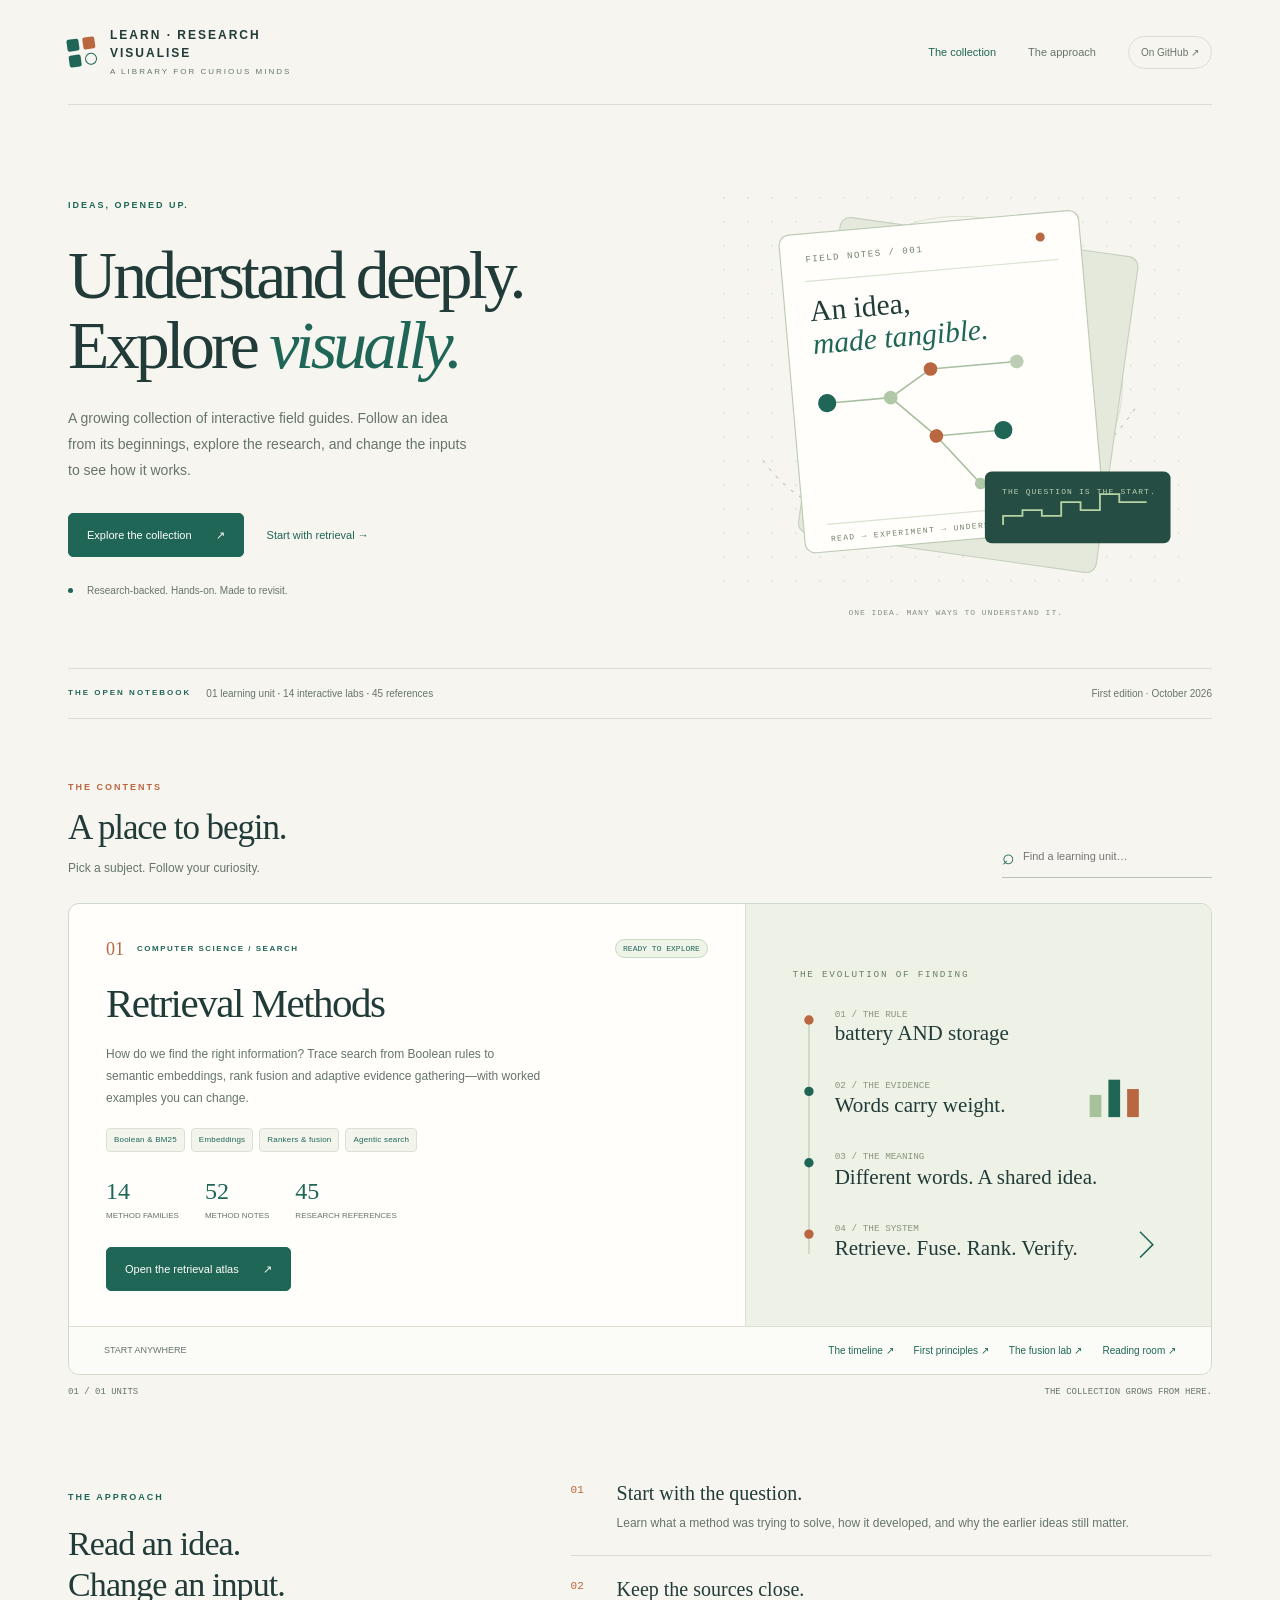
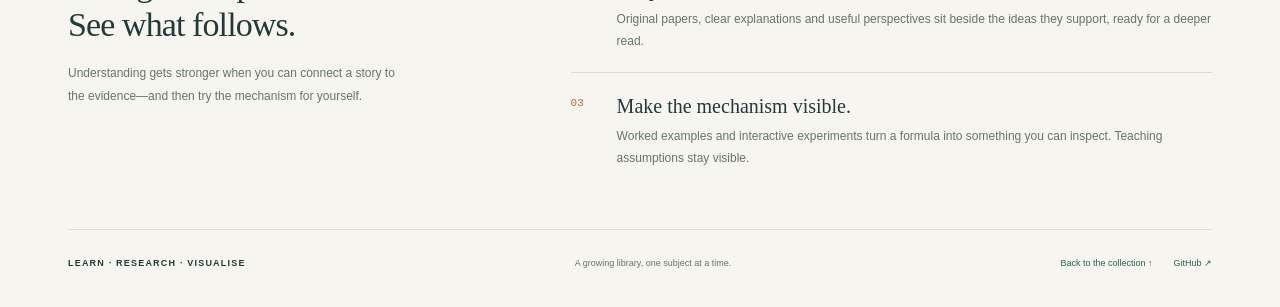
==== index.html @ c64cfba3 "Add interactive learning library and retrieval methods atlas" ====
<!doctype html>
<html lang="en">
<head>
<meta charset="utf-8">
<meta name="viewport" content="width=device-width, initial-scale=1">
<meta name="theme-color" content="#f7f5ef">
<meta name="description" content="Learn, Research, Visualise: a growing library of interactive field guides. Explore ideas through research, worked examples and hands-on experiments. Start with the Retrieval Methods atlas.">
<title>Learn · Research · Visualise — An interactive library</title>
<style>
:root{--paper:#f7f5ef;--ink:#213b38;--muted:#65756b;--line:#dbdfd2;--green:#1f6657;--rust:#b96740;--mint:#e5ebdf;font-family:Inter,ui-sans-serif,-apple-system,BlinkMacSystemFont,"Segoe UI",sans-serif;color-scheme:light}*{box-sizing:border-box}body{margin:0;background:var(--paper);color:var(--ink);font-size:15px;line-height:1.7}html{scroll-behavior:smooth;scroll-padding-top:30px}a{color:var(--green);text-underline-offset:4px}button,input{font:inherit}a,button,input{touch-action:manipulation}button{cursor:pointer}a:focus-visible,button:focus-visible,input:focus-visible{outline:3px solid var(--rust);outline-offset:5px}h1,h2,h3,p{margin:0}.wrap{max-width:1256px;padding:0 56px;margin:auto}.top{display:flex;justify-content:space-between;align-items:center;height:105px;border-bottom:1px solid var(--line)}.wordmark{display:flex;gap:14px;align-items:center;text-decoration:none;color:var(--ink);font-size:12px;letter-spacing:2px;font-weight:750;line-height:1.5}.logo{display:grid;grid-template-columns:repeat(2,12px);gap:4px;transform:rotate(-8deg)}.logo i{display:block;width:12px;height:12px;background:var(--green);border-radius:2px}.logo i:nth-child(2){background:var(--rust)}.logo i:last-child{background:none;border:1px solid var(--green);border-radius:50%}.wordmark small{font-size:8px;letter-spacing:2px;color:var(--muted);display:block;font-weight:500;margin-top:4px}.top nav{display:flex;align-items:center;gap:32px}.top nav a{font-size:11px;text-decoration:none;color:var(--muted)}.top nav a.active{color:var(--green)}.top .repo{border:1px solid var(--line);padding:7px 12px;border-radius:20px;font-size:10px}.eyebrow{font-size:9px;letter-spacing:2px;font-weight:700;text-transform:uppercase;color:var(--green)}.eyebrow.warm{color:var(--rust)}.hero{display:grid;grid-template-columns:1.15fr 1fr;align-items:center;gap:42px;padding:68px 0 51px;position:relative}.hero h1{font:clamp(46px,5.3vw,76px)/1.04 Georgia,"Times New Roman",serif;letter-spacing:-3.8px;margin:25px 0 24px}.hero em{font-style:italic;color:var(--green)}.hero p{font-size:14px;color:var(--muted);max-width:410px;line-height:1.85}.hero-actions{display:flex;gap:23px;align-items:center;flex-wrap:wrap;margin-top:29px}.button{display:inline-flex;gap:24px;align-items:center;justify-content:center;text-decoration:none;border:1px solid var(--green);background:var(--green);color:#fffefa;padding:12px 18px;border-radius:5px;font-size:11px}.button:hover{background:#194e45}.text-link{font-size:11px;text-decoration:none}.hero-visual{position:relative;min-width:0}.hero-visual svg{width:100%;height:auto;display:block}.visual-caption{font:8px ui-monospace,monospace;color:#849084;letter-spacing:1px;text-align:center;margin-top:-4px}.hero-foot{display:flex;gap:14px;align-items:center;font-size:10px;color:var(--muted);margin-top:25px}.hero-foot i{width:5px;height:5px;background:var(--green);border-radius:50%}.edition{display:flex;align-items:center;gap:15px;padding:16px 0;border-top:1px solid var(--line);border-bottom:1px solid var(--line);font-size:10px;color:var(--muted)}.edition .eyebrow{font-size:8px;white-space:nowrap}.edition .spacer{flex:1}.edition strong{color:var(--ink);font-weight:500}.section-top{display:flex;align-items:flex-end;gap:20px;justify-content:space-between;margin:53px 0 25px}.section-top h2{font:35px Georgia,serif;letter-spacing:-1.1px;margin-top:11px}.section-top .subtitle{color:var(--muted);font-size:12px;margin-top:10px}.library-search{display:flex;align-items:center;border-bottom:1px solid #b9c4b6;padding:8px 0;width:210px;gap:8px;color:var(--green)}.library-search input{border:0;background:none;width:100%;min-width:0;font-size:11px;color:var(--ink);padding:4px 0}.library-search>span{font-size:21px;line-height:1}.unit{border:1px solid #d1d9ca;border-radius:11px;background:#fffefa;overflow:hidden}.unit-top{display:grid;grid-template-columns:1.45fr 1fr;align-items:stretch}.unit-copy{padding:35px 37px}.unit-kicker{display:flex;align-items:center;gap:13px}.unit-no{font:18px Georgia,serif;color:var(--rust);line-height:1}.unit-kicker .eyebrow{font-size:8px;letter-spacing:1.5px}.status{font:8px ui-monospace,monospace;color:var(--green);padding:4px 7px;border:1px solid #c5d9c5;border-radius:20px;margin-left:auto;background:#eff4e9}.unit h3{font:41px/1.15 Georgia,serif;letter-spacing:-1.5px;margin:22px 0 15px}.unit h3 a{text-decoration:none;color:var(--ink)}.unit h3 a:hover{color:var(--green)}.unit-summary{font-size:12px;line-height:1.85;color:var(--muted);max-width:435px}.tags{display:flex;gap:6px;flex-wrap:wrap;margin-top:19px}.tags span{font-size:8px;letter-spacing:.2px;border:1px solid #dbe2d4;background:#f3f5ed;color:var(--green);border-radius:4px;padding:4px 7px}.unit-stats{display:flex;gap:26px;margin:26px 0 24px}.unit-stats strong{display:block;font:24px Georgia,serif;color:var(--green);line-height:1.1}.unit-stats span{font-size:8px;color:var(--muted);display:block;margin-top:5px}.unit-visual{padding:28px 22px 20px;background:#edf1e6;border-left:1px solid #dbe2d3;display:flex;align-items:center;position:relative;overflow:hidden}.unit-visual svg{width:100%;height:auto;display:block}.unit-bottom{border-top:1px solid var(--line);display:flex;justify-content:space-between;align-items:center;gap:17px;padding:15px 35px;background:#fbfcf7}.unit-bottom>span{font-size:9px;color:var(--muted)}.entry-links{display:flex;gap:20px;flex-wrap:wrap}.entry-links a{font-size:10px;text-decoration:none;white-space:nowrap}.empty{border:1px dashed var(--line);padding:35px;border-radius:8px;text-align:center;color:var(--muted);font-size:13px}.empty button{border:0;background:none;color:var(--green);font-size:12px;text-decoration:underline;padding:12px}.library-meta{display:flex;align-items:center;justify-content:space-between;margin:12px 0;font:9px ui-monospace,monospace;color:var(--muted)}.about{display:grid;grid-template-columns:.8fr 1.2fr;gap:75px;padding:58px 0 60px;margin-top:27px;border-bottom:1px solid var(--line)}.about h2{font:34px/1.2 Georgia,serif;letter-spacing:-.9px;margin:16px 0}.about>div>p{font-size:12px;color:var(--muted);line-height:1.9;max-width:330px}.principles{display:grid;gap:22px}.principle{display:grid;grid-template-columns:32px 1fr;gap:14px;padding-bottom:20px;border-bottom:1px solid var(--line)}.principle:last-child{border:0;padding-bottom:0}.principle .n{font:11px ui-monospace,monospace;color:var(--rust);padding-top:2px}.principle h3{font:20px Georgia,serif;margin-bottom:8px}.principle p{font-size:12px;color:var(--muted);line-height:1.8}.closing{padding:26px 0 35px;display:flex;align-items:center;justify-content:space-between;color:var(--muted);font-size:9px;gap:20px}.closing .wordmark{font-size:9px;font-weight:600;letter-spacing:1.2px}.closing a{font-size:9px;text-decoration:none}.closing .foot-right{display:flex;gap:21px}.skip{position:absolute;top:-80px;background:var(--ink);color:white;padding:10px 15px;z-index:5}.skip:focus{top:10px}[hidden]{display:none!important}@media(max-width:950px){.wrap{padding:0 34px}.hero{gap:18px}.hero h1{font-size:58px}.hero-visual{margin-right:-12px}.unit-copy{padding:28px}.unit h3{font-size:35px}.unit-stats{gap:23px}.unit-visual{padding:18px 10px}.about{gap:35px}.unit-bottom{padding:15px 27px}}@media(max-width:720px){.wrap{padding:0 23px}.top{height:88px}.top nav{gap:18px}.top nav a{font-size:10px}.top .repo{display:none}.wordmark{font-size:10px;gap:11px;letter-spacing:1.6px}.wordmark small{font-size:7px;letter-spacing:1.6px}.hero{grid-template-columns:1fr;padding:43px 0 30px;gap:10px}.hero h1{font-size:59px;max-width:510px;letter-spacing:-3px}.hero p{max-width:460px;font-size:13px}.hero-visual{max-width:440px;width:100%;margin:2px auto 0}.hero-visual svg{max-height:285px}.hero-foot{font-size:9px}.edition{gap:12px;font-size:9px;flex-wrap:wrap}.edition .spacer{display:none}.edition .edition-end{margin-left:auto}.section-top{margin:35px 0 20px;align-items:flex-start;flex-wrap:wrap}.section-top h2{font-size:31px}.library-search{width:100%;padding:5px 0}.unit-top{grid-template-columns:1fr}.unit-visual{border-left:0;border-top:1px solid var(--line);padding:10px 25px}.unit-visual svg{max-height:240px}.unit-copy{padding:27px}.unit h3{font-size:37px}.unit-bottom{align-items:flex-start;padding:17px 24px;flex-wrap:wrap;gap:10px}.entry-links{gap:19px}.unit-stats{gap:37px}.about{grid-template-columns:1fr;gap:28px;padding:37px 0}.about>div>p{max-width:470px}.about h2{font-size:31px}.principles{gap:18px}.closing{align-items:flex-start;font-size:8px;padding-bottom:27px;flex-wrap:wrap}.closing .foot-right{gap:18px}}@media(max-width:380px){.hero h1{font-size:51px}.top nav{gap:13px}.unit-copy{padding:23px}.unit h3{font-size:34px}.unit-stats{gap:28px}.status{font-size:7px}.unit-kicker .eyebrow{font-size:7px}.edition .edition-end{margin-left:0}}@media(prefers-reduced-motion:reduce){html{scroll-behavior:auto}}@media print{.wrap{padding:0 20px}.top nav,.library-search,.hero-actions{display:none}.hero{padding:30px 0}.hero h1{font-size:40pt}.unit{break-inside:avoid}.about{break-inside:avoid}.section-top{margin-top:25px}.hero-visual svg{height:220px}.unit-visual svg{height:220px}body{background:white}}
</style>
</head>
<body>
<a class="skip" href="#collection">Skip to the collection</a>
<div class="wrap">
<header class="top"><a class="wordmark" href="index.html" aria-label="Learn Research Visualise home"><span class="logo" aria-hidden="true"><i></i><i></i><i></i><i></i></span><span>LEARN · RESEARCH<br>VISUALISE<small>A LIBRARY FOR CURIOUS MINDS</small></span></a><nav aria-label="Main navigation"><a class="active" href="#collection">The collection</a><a href="#about">The approach</a><a class="repo" href="https://github.com/NarenMasterofInfinity/Foundational_Works" target="_blank" rel="noopener noreferrer">On GitHub ↗</a></nav></header>
<main>
<section class="hero" aria-labelledby="hero-title"><div><span class="eyebrow">IDEAS, OPENED UP.</span><h1 id="hero-title">Understand deeply.<br>Explore <em>visually.</em></h1><p>A growing collection of interactive field guides. Follow an idea from its beginnings, explore the research, and change the inputs to see how it works.</p><div class="hero-actions"><a class="button" href="#collection">Explore the collection <span>↗</span></a><a class="text-link" href="retrieval-methods/index.html">Start with retrieval →</a></div><div class="hero-foot"><i aria-hidden="true"></i><span>Research-backed. Hands-on. Made to revisit.</span></div></div><div class="hero-visual"><svg viewBox="0 0 450 385" role="img" aria-label="Illustration of layered research notes connecting an idea, its evidence and a working experiment"><defs><pattern id="grid" width="21" height="21" patternUnits="userSpaceOnUse"><circle cx="1" cy="1" r=".7" fill="#b6c6ae"/></pattern></defs><rect x="8" y="7" width="431" height="356" fill="url(#grid)" opacity=".6"/><circle cx="229" cy="181" r="143" fill="none" stroke="#dce2d3"/><path d="M56 252C121 345 302 332 386 202" fill="none" stroke="#bbcbb8" stroke-dasharray="3 6"/><g transform="rotate(8 230 190)"><rect x="105" y="54" width="264" height="280" rx="9" fill="#e4e9dc" stroke="#c6d1bf"/></g><g transform="rotate(-5 216 180)"><rect x="81" y="43" width="264" height="280" rx="9" fill="#fffefa" stroke="#bdcbb6"/><path d="M101 85H324" stroke="#d9e1d1"/><text x="103" y="68" font-family="monospace" font-size="8" letter-spacing="1.3" fill="#71826c">FIELD NOTES / 001</text><circle cx="310" cy="64" r="4" fill="#b96740"/><text x="103" y="120" font-family="Georgia" font-size="26" fill="#213b38">An idea,</text><text x="103" y="149" font-family="Georgia" font-style="italic" font-size="26" fill="#1f6657">made tangible.</text><path d="M111 193H167L204 230H263M167 193L204 171H280M204 230L239 275" stroke="#a7bfa0" stroke-width="1.4" fill="none"/><circle cx="111" cy="193" r="8" fill="#1f6657"/><circle cx="167" cy="193" r="6" fill="#b0c8a8"/><circle cx="204" cy="171" r="6" fill="#b96740"/><circle cx="280" cy="171" r="6" fill="#bdcdb3"/><circle cx="204" cy="230" r="6" fill="#b96740"/><circle cx="263" cy="230" r="8" fill="#1f6657"/><circle cx="239" cy="275" r="5" fill="#b0c8a8"/><path d="M102 299H322" stroke="#d9e1d1"/><text x="104" y="314" font-family="monospace" font-size="7" letter-spacing="1.2" fill="#71826c">READ → EXPERIMENT → UNDERSTAND</text></g><rect x="251" y="262" width="163" height="63" rx="6" fill="#254d43"/><text x="266" y="282" font-family="monospace" font-size="7" fill="#b8cdb1" letter-spacing="1">THE QUESTION IS THE START.</text><path d="M267 309V301H284V296H301V301H318V289H335V296H352V282H369V289H393" stroke="#b5d2a3" stroke-width="1.6" fill="none"/></svg><div class="visual-caption">ONE IDEA. MANY WAYS TO UNDERSTAND IT.</div></div></section>
<div class="edition"><span class="eyebrow">THE OPEN NOTEBOOK</span><span>01 learning unit <strong>·</strong> 14 interactive labs <strong>·</strong> 45 references</span><span class="spacer"></span><span class="edition-end">First edition · October 2026</span></div>
<section id="collection" aria-labelledby="collection-title"><div class="section-top"><div><span class="eyebrow warm">THE CONTENTS</span><h2 id="collection-title">A place to begin.</h2><p class="subtitle">Pick a subject. Follow your curiosity.</p></div><label class="library-search"><span aria-hidden="true">⌕</span><input id="unit-search" type="search" placeholder="Find a learning unit…" aria-label="Search the collection"></label></div>
<article class="unit" id="retrieval-unit"><div class="unit-top"><div class="unit-copy"><div class="unit-kicker"><span class="unit-no">01</span><span class="eyebrow">COMPUTER SCIENCE / SEARCH</span><span class="status">READY TO EXPLORE</span></div><h3><a href="retrieval-methods/index.html">Retrieval Methods</a></h3><p class="unit-summary">How do we find the right information? Trace search from Boolean rules to semantic embeddings, rank fusion and adaptive evidence gathering—with worked examples you can change.</p><div class="tags"><span>Boolean & BM25</span><span>Embeddings</span><span>Rankers & fusion</span><span>Agentic search</span></div><div class="unit-stats"><div><strong>14</strong><span>METHOD FAMILIES</span></div><div><strong>52</strong><span>METHOD NOTES</span></div><div><strong>45</strong><span>RESEARCH REFERENCES</span></div></div><a class="button" href="retrieval-methods/index.html">Open the retrieval atlas <span>↗</span></a></div><div class="unit-visual"><svg viewBox="0 0 360 300" role="img" aria-label="Retrieval through time: Boolean sets become weighted words, semantic vectors and fused ranked lists"><text x="21" y="28" font-family="monospace" font-size="8" letter-spacing="1.5" fill="#6c7f67">THE EVOLUTION OF FINDING</text><path d="M35 63V265" stroke="#bdcbb4"/><circle cx="35" cy="65" r="4" fill="#b96740"/><circle cx="35" cy="126" r="4" fill="#1f6657"/><circle cx="35" cy="187" r="4" fill="#1f6657"/><circle cx="35" cy="248" r="4" fill="#b96740"/><text x="57" y="62" font-family="monospace" font-size="8" fill="#8a967e">01 / THE RULE</text><text x="57" y="82" font-family="Georgia" font-size="18" fill="#213b38">battery AND storage</text><text x="57" y="123" font-family="monospace" font-size="8" fill="#8a967e">02 / THE EVIDENCE</text><text x="57" y="144" font-family="Georgia" font-size="18" fill="#213b38">Words carry weight.</text><rect x="275" y="129" width="10" height="19" fill="#a6c29b"/><rect x="291" y="116" width="10" height="32" fill="#1f6657"/><rect x="307" y="124" width="10" height="24" fill="#b96740"/><text x="57" y="184" font-family="monospace" font-size="8" fill="#8a967e">03 / THE MEANING</text><text x="57" y="205" font-family="Georgia" font-size="18" fill="#213b38">Different words. A shared idea.</text><text x="57" y="245" font-family="monospace" font-size="8" fill="#8a967e">04 / THE SYSTEM</text><text x="57" y="266" font-family="Georgia" font-size="18" fill="#213b38">Retrieve. Fuse. Rank. Verify.</text><path d="M318 246L329 257L318 268" stroke="#1f6657" stroke-width="1.3" fill="none"/></svg></div></div><div class="unit-bottom"><span>START ANYWHERE</span><div class="entry-links"><a href="retrieval-methods/index.html#timeline">The timeline ↗</a><a href="retrieval-methods/index.html#boolean">First principles ↗</a><a href="retrieval-methods/index.html#fusion">The fusion lab ↗</a><a href="retrieval-methods/index.html#sources">Reading room ↗</a></div></div></article>
<div id="no-units" class="empty" hidden>No units match that search.<br><button type="button" id="reset-search">Show the full collection</button></div><div class="library-meta"><span id="unit-count" aria-live="polite">01 / 01 UNITS</span><span>THE COLLECTION GROWS FROM HERE.</span></div></section>
<section class="about" id="about" aria-labelledby="about-title"><div><span class="eyebrow">THE APPROACH</span><h2 id="about-title">Read an idea.<br>Change an input.<br>See what follows.</h2><p>Understanding gets stronger when you can connect a story to the evidence—and then try the mechanism for yourself.</p></div><div class="principles"><div class="principle"><span class="n">01</span><div><h3>Start with the question.</h3><p>Learn what a method was trying to solve, how it developed, and why the earlier ideas still matter.</p></div></div><div class="principle"><span class="n">02</span><div><h3>Keep the sources close.</h3><p>Original papers, clear explanations and useful perspectives sit beside the ideas they support, ready for a deeper read.</p></div></div><div class="principle"><span class="n">03</span><div><h3>Make the mechanism visible.</h3><p>Worked examples and interactive experiments turn a formula into something you can inspect. Teaching assumptions stay visible.</p></div></div></div></section>
</main><footer class="closing"><span class="wordmark">LEARN · RESEARCH · VISUALISE</span><span>A growing library, one subject at a time.</span><div class="foot-right"><a href="#collection">Back to the collection ↑</a><a href="https://github.com/NarenMasterofInfinity/Foundational_Works" target="_blank" rel="noopener noreferrer">GitHub ↗</a></div></footer>
</div>
<script>
"use strict";
const search=document.getElementById('unit-search'),unit=document.getElementById('retrieval-unit'),empty=document.getElementById('no-units'),count=document.getElementById('unit-count');
const terms='retrieval methods information search boolean lexical probabilistic tf idf bm25 dense embeddings splade sparse colbert rankers rerankers fusion hybrid rrf graph multimodal agentic generative timeline papers research evaluation';
function filterUnits(){const q=search.value.trim().toLowerCase(),show=!q||q.split(/\s+/).every(t=>terms.includes(t));unit.hidden=!show;empty.hidden=show;count.textContent=show?'01 / 01 UNITS':'00 / 01 UNITS';}
search.addEventListener('input',filterUnits);document.getElementById('reset-search').addEventListener('click',()=>{search.value='';filterUnits();search.focus();});
</script>
</body>
</html>
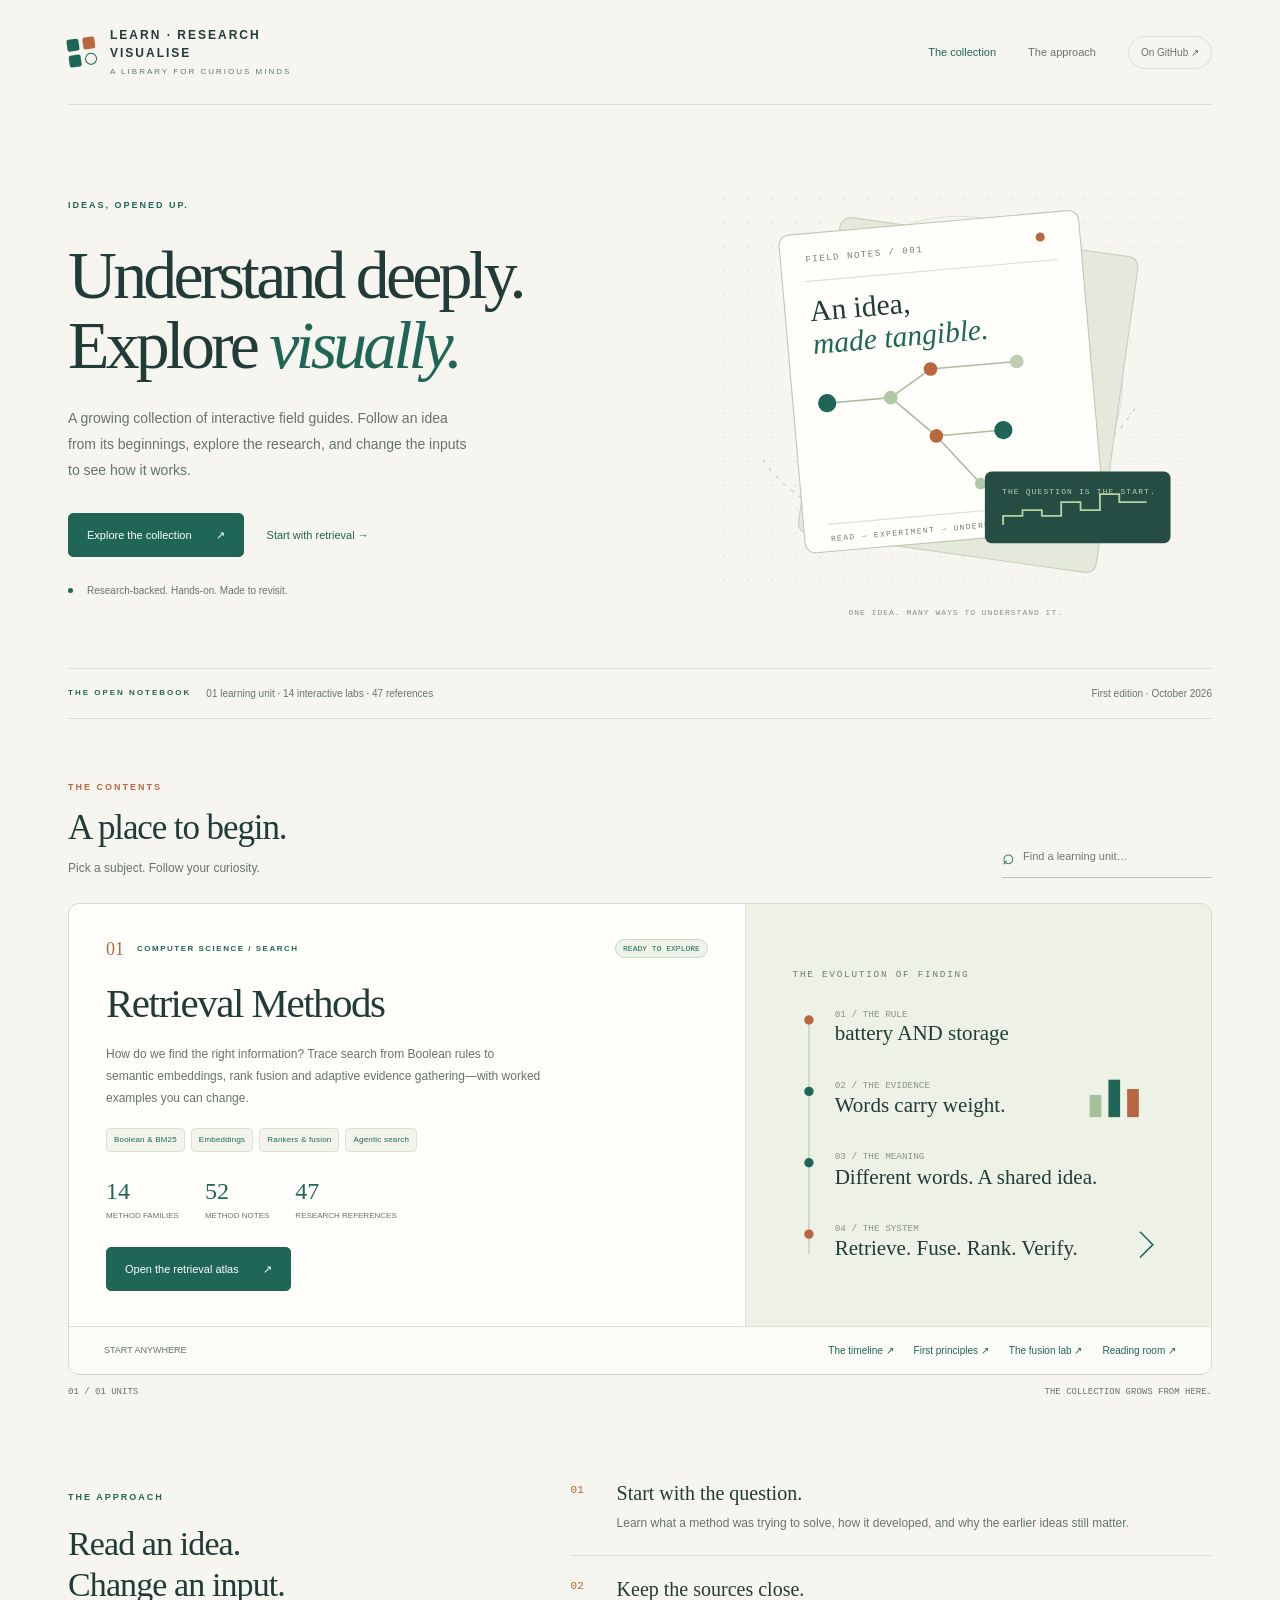
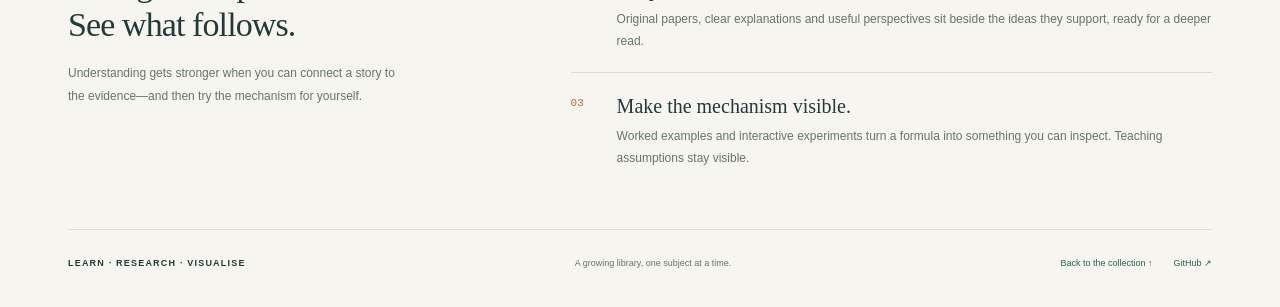
==== commit fb9a5790: "Explain retrieval intuitively before terminology and equations" ====
--- a/index.html
+++ b/index.html
@@ -16,9 +16,9 @@
 <header class="top"><a class="wordmark" href="index.html" aria-label="Learn Research Visualise home"><span class="logo" aria-hidden="true"><i></i><i></i><i></i><i></i></span><span>LEARN · RESEARCH<br>VISUALISE<small>A LIBRARY FOR CURIOUS MINDS</small></span></a><nav aria-label="Main navigation"><a class="active" href="#collection">The collection</a><a href="#about">The approach</a><a class="repo" href="https://github.com/NarenMasterofInfinity/Foundational_Works" target="_blank" rel="noopener noreferrer">On GitHub ↗</a></nav></header>
 <main>
 <section class="hero" aria-labelledby="hero-title"><div><span class="eyebrow">IDEAS, OPENED UP.</span><h1 id="hero-title">Understand deeply.<br>Explore <em>visually.</em></h1><p>A growing collection of interactive field guides. Follow an idea from its beginnings, explore the research, and change the inputs to see how it works.</p><div class="hero-actions"><a class="button" href="#collection">Explore the collection <span>↗</span></a><a class="text-link" href="retrieval-methods/index.html">Start with retrieval →</a></div><div class="hero-foot"><i aria-hidden="true"></i><span>Research-backed. Hands-on. Made to revisit.</span></div></div><div class="hero-visual"><svg viewBox="0 0 450 385" role="img" aria-label="Illustration of layered research notes connecting an idea, its evidence and a working experiment"><defs><pattern id="grid" width="21" height="21" patternUnits="userSpaceOnUse"><circle cx="1" cy="1" r=".7" fill="#b6c6ae"/></pattern></defs><rect x="8" y="7" width="431" height="356" fill="url(#grid)" opacity=".6"/><circle cx="229" cy="181" r="143" fill="none" stroke="#dce2d3"/><path d="M56 252C121 345 302 332 386 202" fill="none" stroke="#bbcbb8" stroke-dasharray="3 6"/><g transform="rotate(8 230 190)"><rect x="105" y="54" width="264" height="280" rx="9" fill="#e4e9dc" stroke="#c6d1bf"/></g><g transform="rotate(-5 216 180)"><rect x="81" y="43" width="264" height="280" rx="9" fill="#fffefa" stroke="#bdcbb6"/><path d="M101 85H324" stroke="#d9e1d1"/><text x="103" y="68" font-family="monospace" font-size="8" letter-spacing="1.3" fill="#71826c">FIELD NOTES / 001</text><circle cx="310" cy="64" r="4" fill="#b96740"/><text x="103" y="120" font-family="Georgia" font-size="26" fill="#213b38">An idea,</text><text x="103" y="149" font-family="Georgia" font-style="italic" font-size="26" fill="#1f6657">made tangible.</text><path d="M111 193H167L204 230H263M167 193L204 171H280M204 230L239 275" stroke="#a7bfa0" stroke-width="1.4" fill="none"/><circle cx="111" cy="193" r="8" fill="#1f6657"/><circle cx="167" cy="193" r="6" fill="#b0c8a8"/><circle cx="204" cy="171" r="6" fill="#b96740"/><circle cx="280" cy="171" r="6" fill="#bdcdb3"/><circle cx="204" cy="230" r="6" fill="#b96740"/><circle cx="263" cy="230" r="8" fill="#1f6657"/><circle cx="239" cy="275" r="5" fill="#b0c8a8"/><path d="M102 299H322" stroke="#d9e1d1"/><text x="104" y="314" font-family="monospace" font-size="7" letter-spacing="1.2" fill="#71826c">READ → EXPERIMENT → UNDERSTAND</text></g><rect x="251" y="262" width="163" height="63" rx="6" fill="#254d43"/><text x="266" y="282" font-family="monospace" font-size="7" fill="#b8cdb1" letter-spacing="1">THE QUESTION IS THE START.</text><path d="M267 309V301H284V296H301V301H318V289H335V296H352V282H369V289H393" stroke="#b5d2a3" stroke-width="1.6" fill="none"/></svg><div class="visual-caption">ONE IDEA. MANY WAYS TO UNDERSTAND IT.</div></div></section>
-<div class="edition"><span class="eyebrow">THE OPEN NOTEBOOK</span><span>01 learning unit <strong>·</strong> 14 interactive labs <strong>·</strong> 45 references</span><span class="spacer"></span><span class="edition-end">First edition · October 2026</span></div>
+<div class="edition"><span class="eyebrow">THE OPEN NOTEBOOK</span><span>01 learning unit <strong>·</strong> 14 interactive labs <strong>·</strong> 47 references</span><span class="spacer"></span><span class="edition-end">First edition · October 2026</span></div>
 <section id="collection" aria-labelledby="collection-title"><div class="section-top"><div><span class="eyebrow warm">THE CONTENTS</span><h2 id="collection-title">A place to begin.</h2><p class="subtitle">Pick a subject. Follow your curiosity.</p></div><label class="library-search"><span aria-hidden="true">⌕</span><input id="unit-search" type="search" placeholder="Find a learning unit…" aria-label="Search the collection"></label></div>
-<article class="unit" id="retrieval-unit"><div class="unit-top"><div class="unit-copy"><div class="unit-kicker"><span class="unit-no">01</span><span class="eyebrow">COMPUTER SCIENCE / SEARCH</span><span class="status">READY TO EXPLORE</span></div><h3><a href="retrieval-methods/index.html">Retrieval Methods</a></h3><p class="unit-summary">How do we find the right information? Trace search from Boolean rules to semantic embeddings, rank fusion and adaptive evidence gathering—with worked examples you can change.</p><div class="tags"><span>Boolean & BM25</span><span>Embeddings</span><span>Rankers & fusion</span><span>Agentic search</span></div><div class="unit-stats"><div><strong>14</strong><span>METHOD FAMILIES</span></div><div><strong>52</strong><span>METHOD NOTES</span></div><div><strong>45</strong><span>RESEARCH REFERENCES</span></div></div><a class="button" href="retrieval-methods/index.html">Open the retrieval atlas <span>↗</span></a></div><div class="unit-visual"><svg viewBox="0 0 360 300" role="img" aria-label="Retrieval through time: Boolean sets become weighted words, semantic vectors and fused ranked lists"><text x="21" y="28" font-family="monospace" font-size="8" letter-spacing="1.5" fill="#6c7f67">THE EVOLUTION OF FINDING</text><path d="M35 63V265" stroke="#bdcbb4"/><circle cx="35" cy="65" r="4" fill="#b96740"/><circle cx="35" cy="126" r="4" fill="#1f6657"/><circle cx="35" cy="187" r="4" fill="#1f6657"/><circle cx="35" cy="248" r="4" fill="#b96740"/><text x="57" y="62" font-family="monospace" font-size="8" fill="#8a967e">01 / THE RULE</text><text x="57" y="82" font-family="Georgia" font-size="18" fill="#213b38">battery AND storage</text><text x="57" y="123" font-family="monospace" font-size="8" fill="#8a967e">02 / THE EVIDENCE</text><text x="57" y="144" font-family="Georgia" font-size="18" fill="#213b38">Words carry weight.</text><rect x="275" y="129" width="10" height="19" fill="#a6c29b"/><rect x="291" y="116" width="10" height="32" fill="#1f6657"/><rect x="307" y="124" width="10" height="24" fill="#b96740"/><text x="57" y="184" font-family="monospace" font-size="8" fill="#8a967e">03 / THE MEANING</text><text x="57" y="205" font-family="Georgia" font-size="18" fill="#213b38">Different words. A shared idea.</text><text x="57" y="245" font-family="monospace" font-size="8" fill="#8a967e">04 / THE SYSTEM</text><text x="57" y="266" font-family="Georgia" font-size="18" fill="#213b38">Retrieve. Fuse. Rank. Verify.</text><path d="M318 246L329 257L318 268" stroke="#1f6657" stroke-width="1.3" fill="none"/></svg></div></div><div class="unit-bottom"><span>START ANYWHERE</span><div class="entry-links"><a href="retrieval-methods/index.html#timeline">The timeline ↗</a><a href="retrieval-methods/index.html#boolean">First principles ↗</a><a href="retrieval-methods/index.html#fusion">The fusion lab ↗</a><a href="retrieval-methods/index.html#sources">Reading room ↗</a></div></div></article>
+<article class="unit" id="retrieval-unit"><div class="unit-top"><div class="unit-copy"><div class="unit-kicker"><span class="unit-no">01</span><span class="eyebrow">COMPUTER SCIENCE / SEARCH</span><span class="status">READY TO EXPLORE</span></div><h3><a href="retrieval-methods/index.html">Retrieval Methods</a></h3><p class="unit-summary">How do we find the right information? Trace search from Boolean rules to semantic embeddings, rank fusion and adaptive evidence gathering—with worked examples you can change.</p><div class="tags"><span>Boolean & BM25</span><span>Embeddings</span><span>Rankers & fusion</span><span>Agentic search</span></div><div class="unit-stats"><div><strong>14</strong><span>METHOD FAMILIES</span></div><div><strong>52</strong><span>METHOD NOTES</span></div><div><strong>47</strong><span>RESEARCH REFERENCES</span></div></div><a class="button" href="retrieval-methods/index.html">Open the retrieval atlas <span>↗</span></a></div><div class="unit-visual"><svg viewBox="0 0 360 300" role="img" aria-label="Retrieval through time: Boolean sets become weighted words, semantic vectors and fused ranked lists"><text x="21" y="28" font-family="monospace" font-size="8" letter-spacing="1.5" fill="#6c7f67">THE EVOLUTION OF FINDING</text><path d="M35 63V265" stroke="#bdcbb4"/><circle cx="35" cy="65" r="4" fill="#b96740"/><circle cx="35" cy="126" r="4" fill="#1f6657"/><circle cx="35" cy="187" r="4" fill="#1f6657"/><circle cx="35" cy="248" r="4" fill="#b96740"/><text x="57" y="62" font-family="monospace" font-size="8" fill="#8a967e">01 / THE RULE</text><text x="57" y="82" font-family="Georgia" font-size="18" fill="#213b38">battery AND storage</text><text x="57" y="123" font-family="monospace" font-size="8" fill="#8a967e">02 / THE EVIDENCE</text><text x="57" y="144" font-family="Georgia" font-size="18" fill="#213b38">Words carry weight.</text><rect x="275" y="129" width="10" height="19" fill="#a6c29b"/><rect x="291" y="116" width="10" height="32" fill="#1f6657"/><rect x="307" y="124" width="10" height="24" fill="#b96740"/><text x="57" y="184" font-family="monospace" font-size="8" fill="#8a967e">03 / THE MEANING</text><text x="57" y="205" font-family="Georgia" font-size="18" fill="#213b38">Different words. A shared idea.</text><text x="57" y="245" font-family="monospace" font-size="8" fill="#8a967e">04 / THE SYSTEM</text><text x="57" y="266" font-family="Georgia" font-size="18" fill="#213b38">Retrieve. Fuse. Rank. Verify.</text><path d="M318 246L329 257L318 268" stroke="#1f6657" stroke-width="1.3" fill="none"/></svg></div></div><div class="unit-bottom"><span>START ANYWHERE</span><div class="entry-links"><a href="retrieval-methods/index.html#timeline">The timeline ↗</a><a href="retrieval-methods/index.html#boolean">First principles ↗</a><a href="retrieval-methods/index.html#fusion">The fusion lab ↗</a><a href="retrieval-methods/index.html#sources">Reading room ↗</a></div></div></article>
 <div id="no-units" class="empty" hidden>No units match that search.<br><button type="button" id="reset-search">Show the full collection</button></div><div class="library-meta"><span id="unit-count" aria-live="polite">01 / 01 UNITS</span><span>THE COLLECTION GROWS FROM HERE.</span></div></section>
 <section class="about" id="about" aria-labelledby="about-title"><div><span class="eyebrow">THE APPROACH</span><h2 id="about-title">Read an idea.<br>Change an input.<br>See what follows.</h2><p>Understanding gets stronger when you can connect a story to the evidence—and then try the mechanism for yourself.</p></div><div class="principles"><div class="principle"><span class="n">01</span><div><h3>Start with the question.</h3><p>Learn what a method was trying to solve, how it developed, and why the earlier ideas still matter.</p></div></div><div class="principle"><span class="n">02</span><div><h3>Keep the sources close.</h3><p>Original papers, clear explanations and useful perspectives sit beside the ideas they support, ready for a deeper read.</p></div></div><div class="principle"><span class="n">03</span><div><h3>Make the mechanism visible.</h3><p>Worked examples and interactive experiments turn a formula into something you can inspect. Teaching assumptions stay visible.</p></div></div></div></section>
 </main><footer class="closing"><span class="wordmark">LEARN · RESEARCH · VISUALISE</span><span>A growing library, one subject at a time.</span><div class="foot-right"><a href="#collection">Back to the collection ↑</a><a href="https://github.com/NarenMasterofInfinity/Foundational_Works" target="_blank" rel="noopener noreferrer">GitHub ↗</a></div></footer>
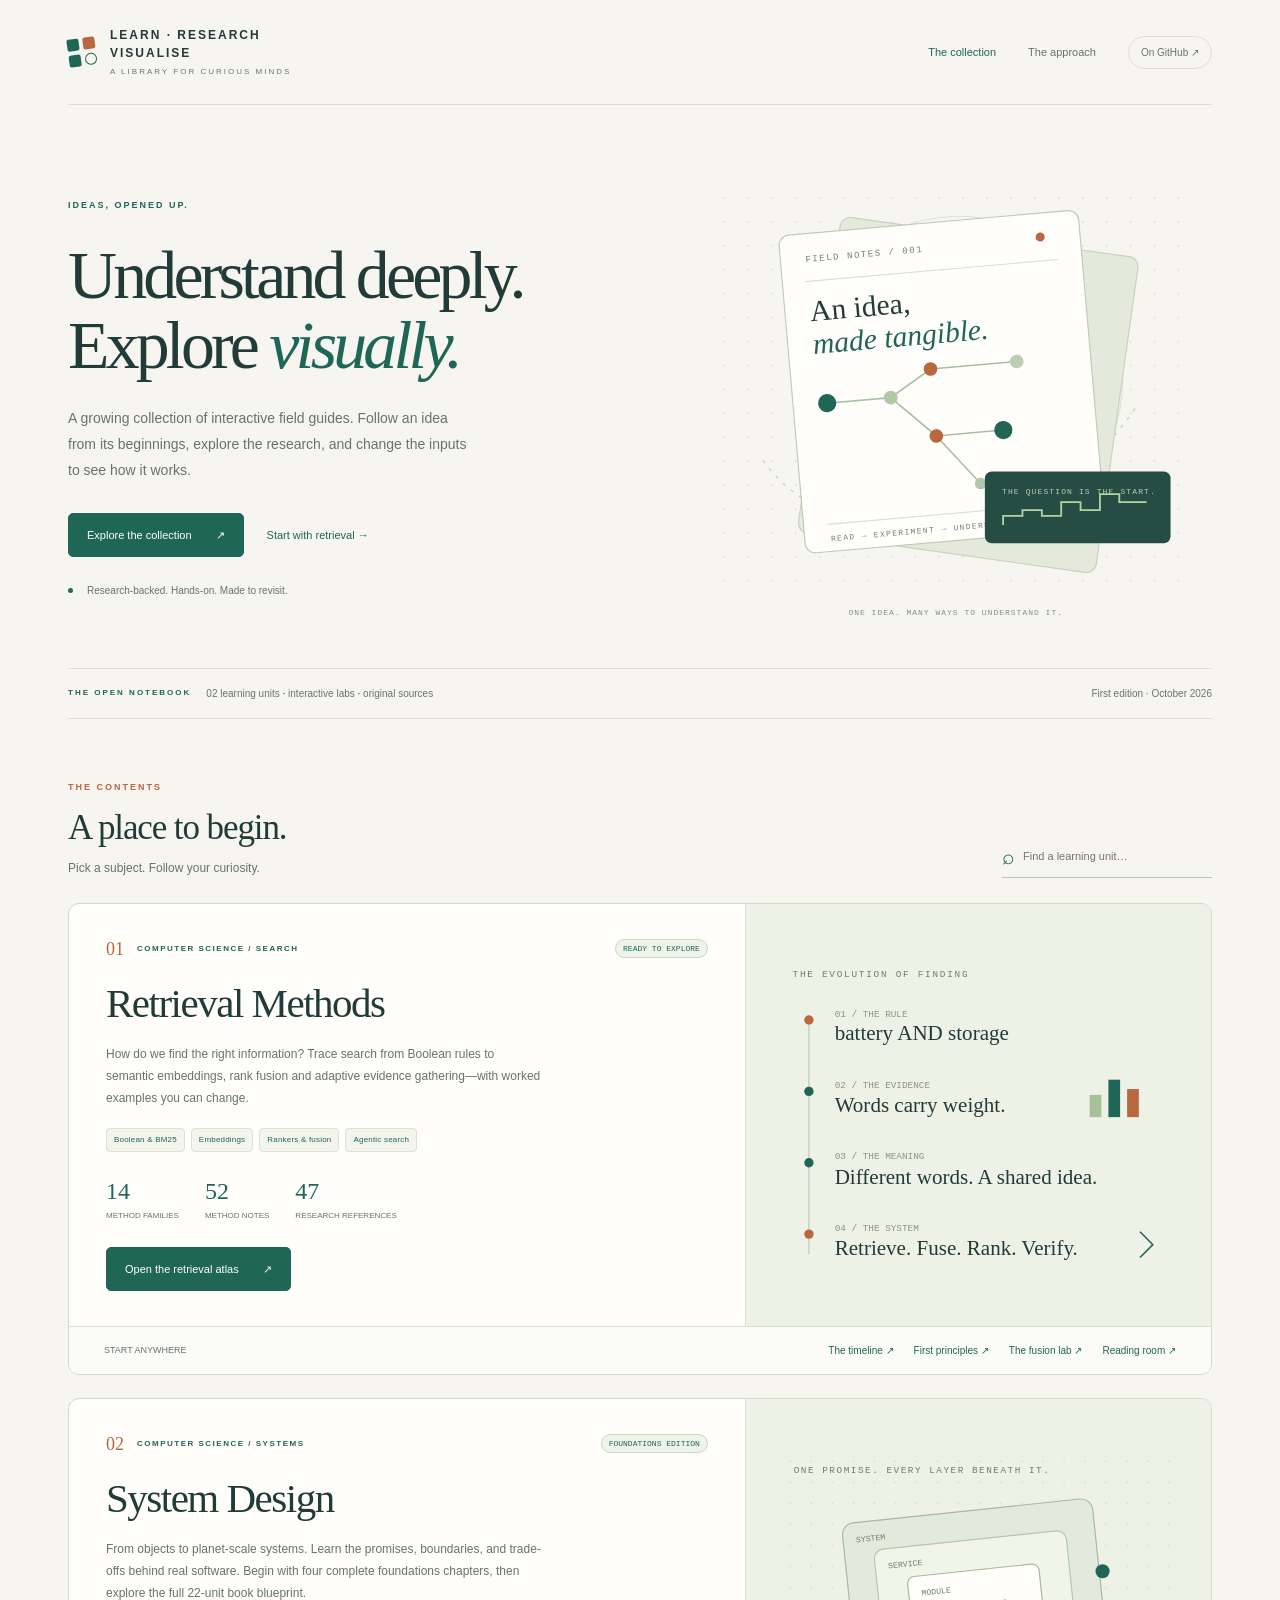
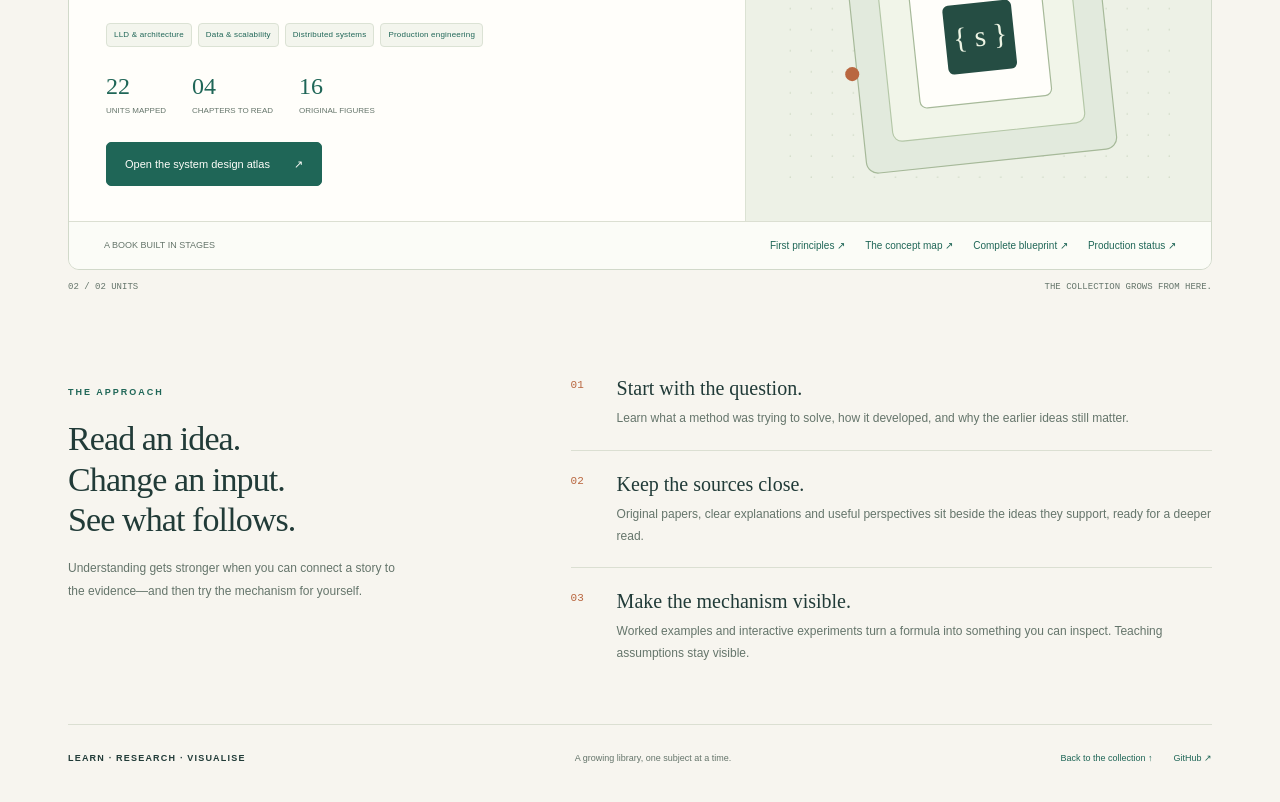
==== commit b4fea2c0: "system design atlas" ====
--- a/index.html
+++ b/index.html
@@ -7,7 +7,7 @@
 <meta name="description" content="Learn, Research, Visualise: a growing library of interactive field guides. Explore ideas through research, worked examples and hands-on experiments. Start with the Retrieval Methods atlas.">
 <title>Learn · Research · Visualise — An interactive library</title>
 <style>
-:root{--paper:#f7f5ef;--ink:#213b38;--muted:#65756b;--line:#dbdfd2;--green:#1f6657;--rust:#b96740;--mint:#e5ebdf;font-family:Inter,ui-sans-serif,-apple-system,BlinkMacSystemFont,"Segoe UI",sans-serif;color-scheme:light}*{box-sizing:border-box}body{margin:0;background:var(--paper);color:var(--ink);font-size:15px;line-height:1.7}html{scroll-behavior:smooth;scroll-padding-top:30px}a{color:var(--green);text-underline-offset:4px}button,input{font:inherit}a,button,input{touch-action:manipulation}button{cursor:pointer}a:focus-visible,button:focus-visible,input:focus-visible{outline:3px solid var(--rust);outline-offset:5px}h1,h2,h3,p{margin:0}.wrap{max-width:1256px;padding:0 56px;margin:auto}.top{display:flex;justify-content:space-between;align-items:center;height:105px;border-bottom:1px solid var(--line)}.wordmark{display:flex;gap:14px;align-items:center;text-decoration:none;color:var(--ink);font-size:12px;letter-spacing:2px;font-weight:750;line-height:1.5}.logo{display:grid;grid-template-columns:repeat(2,12px);gap:4px;transform:rotate(-8deg)}.logo i{display:block;width:12px;height:12px;background:var(--green);border-radius:2px}.logo i:nth-child(2){background:var(--rust)}.logo i:last-child{background:none;border:1px solid var(--green);border-radius:50%}.wordmark small{font-size:8px;letter-spacing:2px;color:var(--muted);display:block;font-weight:500;margin-top:4px}.top nav{display:flex;align-items:center;gap:32px}.top nav a{font-size:11px;text-decoration:none;color:var(--muted)}.top nav a.active{color:var(--green)}.top .repo{border:1px solid var(--line);padding:7px 12px;border-radius:20px;font-size:10px}.eyebrow{font-size:9px;letter-spacing:2px;font-weight:700;text-transform:uppercase;color:var(--green)}.eyebrow.warm{color:var(--rust)}.hero{display:grid;grid-template-columns:1.15fr 1fr;align-items:center;gap:42px;padding:68px 0 51px;position:relative}.hero h1{font:clamp(46px,5.3vw,76px)/1.04 Georgia,"Times New Roman",serif;letter-spacing:-3.8px;margin:25px 0 24px}.hero em{font-style:italic;color:var(--green)}.hero p{font-size:14px;color:var(--muted);max-width:410px;line-height:1.85}.hero-actions{display:flex;gap:23px;align-items:center;flex-wrap:wrap;margin-top:29px}.button{display:inline-flex;gap:24px;align-items:center;justify-content:center;text-decoration:none;border:1px solid var(--green);background:var(--green);color:#fffefa;padding:12px 18px;border-radius:5px;font-size:11px}.button:hover{background:#194e45}.text-link{font-size:11px;text-decoration:none}.hero-visual{position:relative;min-width:0}.hero-visual svg{width:100%;height:auto;display:block}.visual-caption{font:8px ui-monospace,monospace;color:#849084;letter-spacing:1px;text-align:center;margin-top:-4px}.hero-foot{display:flex;gap:14px;align-items:center;font-size:10px;color:var(--muted);margin-top:25px}.hero-foot i{width:5px;height:5px;background:var(--green);border-radius:50%}.edition{display:flex;align-items:center;gap:15px;padding:16px 0;border-top:1px solid var(--line);border-bottom:1px solid var(--line);font-size:10px;color:var(--muted)}.edition .eyebrow{font-size:8px;white-space:nowrap}.edition .spacer{flex:1}.edition strong{color:var(--ink);font-weight:500}.section-top{display:flex;align-items:flex-end;gap:20px;justify-content:space-between;margin:53px 0 25px}.section-top h2{font:35px Georgia,serif;letter-spacing:-1.1px;margin-top:11px}.section-top .subtitle{color:var(--muted);font-size:12px;margin-top:10px}.library-search{display:flex;align-items:center;border-bottom:1px solid #b9c4b6;padding:8px 0;width:210px;gap:8px;color:var(--green)}.library-search input{border:0;background:none;width:100%;min-width:0;font-size:11px;color:var(--ink);padding:4px 0}.library-search>span{font-size:21px;line-height:1}.unit{border:1px solid #d1d9ca;border-radius:11px;background:#fffefa;overflow:hidden}.unit-top{display:grid;grid-template-columns:1.45fr 1fr;align-items:stretch}.unit-copy{padding:35px 37px}.unit-kicker{display:flex;align-items:center;gap:13px}.unit-no{font:18px Georgia,serif;color:var(--rust);line-height:1}.unit-kicker .eyebrow{font-size:8px;letter-spacing:1.5px}.status{font:8px ui-monospace,monospace;color:var(--green);padding:4px 7px;border:1px solid #c5d9c5;border-radius:20px;margin-left:auto;background:#eff4e9}.unit h3{font:41px/1.15 Georgia,serif;letter-spacing:-1.5px;margin:22px 0 15px}.unit h3 a{text-decoration:none;color:var(--ink)}.unit h3 a:hover{color:var(--green)}.unit-summary{font-size:12px;line-height:1.85;color:var(--muted);max-width:435px}.tags{display:flex;gap:6px;flex-wrap:wrap;margin-top:19px}.tags span{font-size:8px;letter-spacing:.2px;border:1px solid #dbe2d4;background:#f3f5ed;color:var(--green);border-radius:4px;padding:4px 7px}.unit-stats{display:flex;gap:26px;margin:26px 0 24px}.unit-stats strong{display:block;font:24px Georgia,serif;color:var(--green);line-height:1.1}.unit-stats span{font-size:8px;color:var(--muted);display:block;margin-top:5px}.unit-visual{padding:28px 22px 20px;background:#edf1e6;border-left:1px solid #dbe2d3;display:flex;align-items:center;position:relative;overflow:hidden}.unit-visual svg{width:100%;height:auto;display:block}.unit-bottom{border-top:1px solid var(--line);display:flex;justify-content:space-between;align-items:center;gap:17px;padding:15px 35px;background:#fbfcf7}.unit-bottom>span{font-size:9px;color:var(--muted)}.entry-links{display:flex;gap:20px;flex-wrap:wrap}.entry-links a{font-size:10px;text-decoration:none;white-space:nowrap}.empty{border:1px dashed var(--line);padding:35px;border-radius:8px;text-align:center;color:var(--muted);font-size:13px}.empty button{border:0;background:none;color:var(--green);font-size:12px;text-decoration:underline;padding:12px}.library-meta{display:flex;align-items:center;justify-content:space-between;margin:12px 0;font:9px ui-monospace,monospace;color:var(--muted)}.about{display:grid;grid-template-columns:.8fr 1.2fr;gap:75px;padding:58px 0 60px;margin-top:27px;border-bottom:1px solid var(--line)}.about h2{font:34px/1.2 Georgia,serif;letter-spacing:-.9px;margin:16px 0}.about>div>p{font-size:12px;color:var(--muted);line-height:1.9;max-width:330px}.principles{display:grid;gap:22px}.principle{display:grid;grid-template-columns:32px 1fr;gap:14px;padding-bottom:20px;border-bottom:1px solid var(--line)}.principle:last-child{border:0;padding-bottom:0}.principle .n{font:11px ui-monospace,monospace;color:var(--rust);padding-top:2px}.principle h3{font:20px Georgia,serif;margin-bottom:8px}.principle p{font-size:12px;color:var(--muted);line-height:1.8}.closing{padding:26px 0 35px;display:flex;align-items:center;justify-content:space-between;color:var(--muted);font-size:9px;gap:20px}.closing .wordmark{font-size:9px;font-weight:600;letter-spacing:1.2px}.closing a{font-size:9px;text-decoration:none}.closing .foot-right{display:flex;gap:21px}.skip{position:absolute;top:-80px;background:var(--ink);color:white;padding:10px 15px;z-index:5}.skip:focus{top:10px}[hidden]{display:none!important}@media(max-width:950px){.wrap{padding:0 34px}.hero{gap:18px}.hero h1{font-size:58px}.hero-visual{margin-right:-12px}.unit-copy{padding:28px}.unit h3{font-size:35px}.unit-stats{gap:23px}.unit-visual{padding:18px 10px}.about{gap:35px}.unit-bottom{padding:15px 27px}}@media(max-width:720px){.wrap{padding:0 23px}.top{height:88px}.top nav{gap:18px}.top nav a{font-size:10px}.top .repo{display:none}.wordmark{font-size:10px;gap:11px;letter-spacing:1.6px}.wordmark small{font-size:7px;letter-spacing:1.6px}.hero{grid-template-columns:1fr;padding:43px 0 30px;gap:10px}.hero h1{font-size:59px;max-width:510px;letter-spacing:-3px}.hero p{max-width:460px;font-size:13px}.hero-visual{max-width:440px;width:100%;margin:2px auto 0}.hero-visual svg{max-height:285px}.hero-foot{font-size:9px}.edition{gap:12px;font-size:9px;flex-wrap:wrap}.edition .spacer{display:none}.edition .edition-end{margin-left:auto}.section-top{margin:35px 0 20px;align-items:flex-start;flex-wrap:wrap}.section-top h2{font-size:31px}.library-search{width:100%;padding:5px 0}.unit-top{grid-template-columns:1fr}.unit-visual{border-left:0;border-top:1px solid var(--line);padding:10px 25px}.unit-visual svg{max-height:240px}.unit-copy{padding:27px}.unit h3{font-size:37px}.unit-bottom{align-items:flex-start;padding:17px 24px;flex-wrap:wrap;gap:10px}.entry-links{gap:19px}.unit-stats{gap:37px}.about{grid-template-columns:1fr;gap:28px;padding:37px 0}.about>div>p{max-width:470px}.about h2{font-size:31px}.principles{gap:18px}.closing{align-items:flex-start;font-size:8px;padding-bottom:27px;flex-wrap:wrap}.closing .foot-right{gap:18px}}@media(max-width:380px){.hero h1{font-size:51px}.top nav{gap:13px}.unit-copy{padding:23px}.unit h3{font-size:34px}.unit-stats{gap:28px}.status{font-size:7px}.unit-kicker .eyebrow{font-size:7px}.edition .edition-end{margin-left:0}}@media(prefers-reduced-motion:reduce){html{scroll-behavior:auto}}@media print{.wrap{padding:0 20px}.top nav,.library-search,.hero-actions{display:none}.hero{padding:30px 0}.hero h1{font-size:40pt}.unit{break-inside:avoid}.about{break-inside:avoid}.section-top{margin-top:25px}.hero-visual svg{height:220px}.unit-visual svg{height:220px}body{background:white}}
+:root{--paper:#f7f5ef;--ink:#213b38;--muted:#65756b;--line:#dbdfd2;--green:#1f6657;--rust:#b96740;--mint:#e5ebdf;font-family:Inter,ui-sans-serif,-apple-system,BlinkMacSystemFont,"Segoe UI",sans-serif;color-scheme:light}*{box-sizing:border-box}body{margin:0;background:var(--paper);color:var(--ink);font-size:15px;line-height:1.7}html{scroll-behavior:smooth;scroll-padding-top:30px}a{color:var(--green);text-underline-offset:4px}button,input{font:inherit}a,button,input{touch-action:manipulation}button{cursor:pointer}a:focus-visible,button:focus-visible,input:focus-visible{outline:3px solid var(--rust);outline-offset:5px}h1,h2,h3,p{margin:0}.wrap{max-width:1256px;padding:0 56px;margin:auto}.top{display:flex;justify-content:space-between;align-items:center;height:105px;border-bottom:1px solid var(--line)}.wordmark{display:flex;gap:14px;align-items:center;text-decoration:none;color:var(--ink);font-size:12px;letter-spacing:2px;font-weight:750;line-height:1.5}.logo{display:grid;grid-template-columns:repeat(2,12px);gap:4px;transform:rotate(-8deg)}.logo i{display:block;width:12px;height:12px;background:var(--green);border-radius:2px}.logo i:nth-child(2){background:var(--rust)}.logo i:last-child{background:none;border:1px solid var(--green);border-radius:50%}.wordmark small{font-size:8px;letter-spacing:2px;color:var(--muted);display:block;font-weight:500;margin-top:4px}.top nav{display:flex;align-items:center;gap:32px}.top nav a{font-size:11px;text-decoration:none;color:var(--muted)}.top nav a.active{color:var(--green)}.top .repo{border:1px solid var(--line);padding:7px 12px;border-radius:20px;font-size:10px}.eyebrow{font-size:9px;letter-spacing:2px;font-weight:700;text-transform:uppercase;color:var(--green)}.eyebrow.warm{color:var(--rust)}.hero{display:grid;grid-template-columns:1.15fr 1fr;align-items:center;gap:42px;padding:68px 0 51px;position:relative}.hero h1{font:clamp(46px,5.3vw,76px)/1.04 Georgia,"Times New Roman",serif;letter-spacing:-3.8px;margin:25px 0 24px}.hero em{font-style:italic;color:var(--green)}.hero p{font-size:14px;color:var(--muted);max-width:410px;line-height:1.85}.hero-actions{display:flex;gap:23px;align-items:center;flex-wrap:wrap;margin-top:29px}.button{display:inline-flex;gap:24px;align-items:center;justify-content:center;text-decoration:none;border:1px solid var(--green);background:var(--green);color:#fffefa;padding:12px 18px;border-radius:5px;font-size:11px}.button:hover{background:#194e45}.text-link{font-size:11px;text-decoration:none}.hero-visual{position:relative;min-width:0}.hero-visual svg{width:100%;height:auto;display:block}.visual-caption{font:8px ui-monospace,monospace;color:#849084;letter-spacing:1px;text-align:center;margin-top:-4px}.hero-foot{display:flex;gap:14px;align-items:center;font-size:10px;color:var(--muted);margin-top:25px}.hero-foot i{width:5px;height:5px;background:var(--green);border-radius:50%}.edition{display:flex;align-items:center;gap:15px;padding:16px 0;border-top:1px solid var(--line);border-bottom:1px solid var(--line);font-size:10px;color:var(--muted)}.edition .eyebrow{font-size:8px;white-space:nowrap}.edition .spacer{flex:1}.edition strong{color:var(--ink);font-weight:500}.section-top{display:flex;align-items:flex-end;gap:20px;justify-content:space-between;margin:53px 0 25px}.section-top h2{font:35px Georgia,serif;letter-spacing:-1.1px;margin-top:11px}.section-top .subtitle{color:var(--muted);font-size:12px;margin-top:10px}.library-search{display:flex;align-items:center;border-bottom:1px solid #b9c4b6;padding:8px 0;width:210px;gap:8px;color:var(--green)}.library-search input{border:0;background:none;width:100%;min-width:0;font-size:11px;color:var(--ink);padding:4px 0}.library-search>span{font-size:21px;line-height:1}.unit{border:1px solid #d1d9ca;border-radius:11px;background:#fffefa;overflow:hidden}.unit+.unit{margin-top:23px}.unit-top{display:grid;grid-template-columns:1.45fr 1fr;align-items:stretch}.unit-copy{padding:35px 37px}.unit-kicker{display:flex;align-items:center;gap:13px}.unit-no{font:18px Georgia,serif;color:var(--rust);line-height:1}.unit-kicker .eyebrow{font-size:8px;letter-spacing:1.5px}.status{font:8px ui-monospace,monospace;color:var(--green);padding:4px 7px;border:1px solid #c5d9c5;border-radius:20px;margin-left:auto;background:#eff4e9}.unit h3{font:41px/1.15 Georgia,serif;letter-spacing:-1.5px;margin:22px 0 15px}.unit h3 a{text-decoration:none;color:var(--ink)}.unit h3 a:hover{color:var(--green)}.unit-summary{font-size:12px;line-height:1.85;color:var(--muted);max-width:435px}.tags{display:flex;gap:6px;flex-wrap:wrap;margin-top:19px}.tags span{font-size:8px;letter-spacing:.2px;border:1px solid #dbe2d4;background:#f3f5ed;color:var(--green);border-radius:4px;padding:4px 7px}.unit-stats{display:flex;gap:26px;margin:26px 0 24px}.unit-stats strong{display:block;font:24px Georgia,serif;color:var(--green);line-height:1.1}.unit-stats span{font-size:8px;color:var(--muted);display:block;margin-top:5px}.unit-visual{padding:28px 22px 20px;background:#edf1e6;border-left:1px solid #dbe2d3;display:flex;align-items:center;position:relative;overflow:hidden}.unit-visual svg{width:100%;height:auto;display:block}.unit-bottom{border-top:1px solid var(--line);display:flex;justify-content:space-between;align-items:center;gap:17px;padding:15px 35px;background:#fbfcf7}.unit-bottom>span{font-size:9px;color:var(--muted)}.entry-links{display:flex;gap:20px;flex-wrap:wrap}.entry-links a{font-size:10px;text-decoration:none;white-space:nowrap}.empty{border:1px dashed var(--line);padding:35px;border-radius:8px;text-align:center;color:var(--muted);font-size:13px}.empty button{border:0;background:none;color:var(--green);font-size:12px;text-decoration:underline;padding:12px}.library-meta{display:flex;align-items:center;justify-content:space-between;margin:12px 0;font:9px ui-monospace,monospace;color:var(--muted)}.about{display:grid;grid-template-columns:.8fr 1.2fr;gap:75px;padding:58px 0 60px;margin-top:27px;border-bottom:1px solid var(--line)}.about h2{font:34px/1.2 Georgia,serif;letter-spacing:-.9px;margin:16px 0}.about>div>p{font-size:12px;color:var(--muted);line-height:1.9;max-width:330px}.principles{display:grid;gap:22px}.principle{display:grid;grid-template-columns:32px 1fr;gap:14px;padding-bottom:20px;border-bottom:1px solid var(--line)}.principle:last-child{border:0;padding-bottom:0}.principle .n{font:11px ui-monospace,monospace;color:var(--rust);padding-top:2px}.principle h3{font:20px Georgia,serif;margin-bottom:8px}.principle p{font-size:12px;color:var(--muted);line-height:1.8}.closing{padding:26px 0 35px;display:flex;align-items:center;justify-content:space-between;color:var(--muted);font-size:9px;gap:20px}.closing .wordmark{font-size:9px;font-weight:600;letter-spacing:1.2px}.closing a{font-size:9px;text-decoration:none}.closing .foot-right{display:flex;gap:21px}.skip{position:absolute;top:-80px;background:var(--ink);color:white;padding:10px 15px;z-index:5}.skip:focus{top:10px}[hidden]{display:none!important}@media(max-width:950px){.wrap{padding:0 34px}.hero{gap:18px}.hero h1{font-size:58px}.hero-visual{margin-right:-12px}.unit-copy{padding:28px}.unit h3{font-size:35px}.unit-stats{gap:23px}.unit-visual{padding:18px 10px}.about{gap:35px}.unit-bottom{padding:15px 27px}}@media(max-width:720px){.wrap{padding:0 23px}.top{height:88px}.top nav{gap:18px}.top nav a{font-size:10px}.top .repo{display:none}.wordmark{font-size:10px;gap:11px;letter-spacing:1.6px}.wordmark small{font-size:7px;letter-spacing:1.6px}.hero{grid-template-columns:1fr;padding:43px 0 30px;gap:10px}.hero h1{font-size:59px;max-width:510px;letter-spacing:-3px}.hero p{max-width:460px;font-size:13px}.hero-visual{max-width:440px;width:100%;margin:2px auto 0}.hero-visual svg{max-height:285px}.hero-foot{font-size:9px}.edition{gap:12px;font-size:9px;flex-wrap:wrap}.edition .spacer{display:none}.edition .edition-end{margin-left:auto}.section-top{margin:35px 0 20px;align-items:flex-start;flex-wrap:wrap}.section-top h2{font-size:31px}.library-search{width:100%;padding:5px 0}.unit-top{grid-template-columns:1fr}.unit-visual{border-left:0;border-top:1px solid var(--line);padding:10px 25px}.unit-visual svg{max-height:240px}.unit-copy{padding:27px}.unit h3{font-size:37px}.unit-bottom{align-items:flex-start;padding:17px 24px;flex-wrap:wrap;gap:10px}.entry-links{gap:19px}.unit-stats{gap:37px}.about{grid-template-columns:1fr;gap:28px;padding:37px 0}.about>div>p{max-width:470px}.about h2{font-size:31px}.principles{gap:18px}.closing{align-items:flex-start;font-size:8px;padding-bottom:27px;flex-wrap:wrap}.closing .foot-right{gap:18px}}@media(max-width:380px){.hero h1{font-size:51px}.top nav{gap:13px}.unit-copy{padding:23px}.unit h3{font-size:34px}.unit-stats{gap:28px}.status{font-size:7px}.unit-kicker .eyebrow{font-size:7px}.edition .edition-end{margin-left:0}}@media(prefers-reduced-motion:reduce){html{scroll-behavior:auto}}@media print{.wrap{padding:0 20px}.top nav,.library-search,.hero-actions{display:none}.hero{padding:30px 0}.hero h1{font-size:40pt}.unit{break-inside:avoid}.about{break-inside:avoid}.section-top{margin-top:25px}.hero-visual svg{height:220px}.unit-visual svg{height:220px}body{background:white}}
 </style>
 </head>
 <body>
@@ -16,18 +16,22 @@
 <header class="top"><a class="wordmark" href="index.html" aria-label="Learn Research Visualise home"><span class="logo" aria-hidden="true"><i></i><i></i><i></i><i></i></span><span>LEARN · RESEARCH<br>VISUALISE<small>A LIBRARY FOR CURIOUS MINDS</small></span></a><nav aria-label="Main navigation"><a class="active" href="#collection">The collection</a><a href="#about">The approach</a><a class="repo" href="https://github.com/NarenMasterofInfinity/Foundational_Works" target="_blank" rel="noopener noreferrer">On GitHub ↗</a></nav></header>
 <main>
 <section class="hero" aria-labelledby="hero-title"><div><span class="eyebrow">IDEAS, OPENED UP.</span><h1 id="hero-title">Understand deeply.<br>Explore <em>visually.</em></h1><p>A growing collection of interactive field guides. Follow an idea from its beginnings, explore the research, and change the inputs to see how it works.</p><div class="hero-actions"><a class="button" href="#collection">Explore the collection <span>↗</span></a><a class="text-link" href="retrieval-methods/index.html">Start with retrieval →</a></div><div class="hero-foot"><i aria-hidden="true"></i><span>Research-backed. Hands-on. Made to revisit.</span></div></div><div class="hero-visual"><svg viewBox="0 0 450 385" role="img" aria-label="Illustration of layered research notes connecting an idea, its evidence and a working experiment"><defs><pattern id="grid" width="21" height="21" patternUnits="userSpaceOnUse"><circle cx="1" cy="1" r=".7" fill="#b6c6ae"/></pattern></defs><rect x="8" y="7" width="431" height="356" fill="url(#grid)" opacity=".6"/><circle cx="229" cy="181" r="143" fill="none" stroke="#dce2d3"/><path d="M56 252C121 345 302 332 386 202" fill="none" stroke="#bbcbb8" stroke-dasharray="3 6"/><g transform="rotate(8 230 190)"><rect x="105" y="54" width="264" height="280" rx="9" fill="#e4e9dc" stroke="#c6d1bf"/></g><g transform="rotate(-5 216 180)"><rect x="81" y="43" width="264" height="280" rx="9" fill="#fffefa" stroke="#bdcbb6"/><path d="M101 85H324" stroke="#d9e1d1"/><text x="103" y="68" font-family="monospace" font-size="8" letter-spacing="1.3" fill="#71826c">FIELD NOTES / 001</text><circle cx="310" cy="64" r="4" fill="#b96740"/><text x="103" y="120" font-family="Georgia" font-size="26" fill="#213b38">An idea,</text><text x="103" y="149" font-family="Georgia" font-style="italic" font-size="26" fill="#1f6657">made tangible.</text><path d="M111 193H167L204 230H263M167 193L204 171H280M204 230L239 275" stroke="#a7bfa0" stroke-width="1.4" fill="none"/><circle cx="111" cy="193" r="8" fill="#1f6657"/><circle cx="167" cy="193" r="6" fill="#b0c8a8"/><circle cx="204" cy="171" r="6" fill="#b96740"/><circle cx="280" cy="171" r="6" fill="#bdcdb3"/><circle cx="204" cy="230" r="6" fill="#b96740"/><circle cx="263" cy="230" r="8" fill="#1f6657"/><circle cx="239" cy="275" r="5" fill="#b0c8a8"/><path d="M102 299H322" stroke="#d9e1d1"/><text x="104" y="314" font-family="monospace" font-size="7" letter-spacing="1.2" fill="#71826c">READ → EXPERIMENT → UNDERSTAND</text></g><rect x="251" y="262" width="163" height="63" rx="6" fill="#254d43"/><text x="266" y="282" font-family="monospace" font-size="7" fill="#b8cdb1" letter-spacing="1">THE QUESTION IS THE START.</text><path d="M267 309V301H284V296H301V301H318V289H335V296H352V282H369V289H393" stroke="#b5d2a3" stroke-width="1.6" fill="none"/></svg><div class="visual-caption">ONE IDEA. MANY WAYS TO UNDERSTAND IT.</div></div></section>
-<div class="edition"><span class="eyebrow">THE OPEN NOTEBOOK</span><span>01 learning unit <strong>·</strong> 14 interactive labs <strong>·</strong> 47 references</span><span class="spacer"></span><span class="edition-end">First edition · October 2026</span></div>
+<div class="edition"><span class="eyebrow">THE OPEN NOTEBOOK</span><span>02 learning units <strong>·</strong> interactive labs <strong>·</strong> original sources</span><span class="spacer"></span><span class="edition-end">First edition · October 2026</span></div>
 <section id="collection" aria-labelledby="collection-title"><div class="section-top"><div><span class="eyebrow warm">THE CONTENTS</span><h2 id="collection-title">A place to begin.</h2><p class="subtitle">Pick a subject. Follow your curiosity.</p></div><label class="library-search"><span aria-hidden="true">⌕</span><input id="unit-search" type="search" placeholder="Find a learning unit…" aria-label="Search the collection"></label></div>
 <article class="unit" id="retrieval-unit"><div class="unit-top"><div class="unit-copy"><div class="unit-kicker"><span class="unit-no">01</span><span class="eyebrow">COMPUTER SCIENCE / SEARCH</span><span class="status">READY TO EXPLORE</span></div><h3><a href="retrieval-methods/index.html">Retrieval Methods</a></h3><p class="unit-summary">How do we find the right information? Trace search from Boolean rules to semantic embeddings, rank fusion and adaptive evidence gathering—with worked examples you can change.</p><div class="tags"><span>Boolean & BM25</span><span>Embeddings</span><span>Rankers & fusion</span><span>Agentic search</span></div><div class="unit-stats"><div><strong>14</strong><span>METHOD FAMILIES</span></div><div><strong>52</strong><span>METHOD NOTES</span></div><div><strong>47</strong><span>RESEARCH REFERENCES</span></div></div><a class="button" href="retrieval-methods/index.html">Open the retrieval atlas <span>↗</span></a></div><div class="unit-visual"><svg viewBox="0 0 360 300" role="img" aria-label="Retrieval through time: Boolean sets become weighted words, semantic vectors and fused ranked lists"><text x="21" y="28" font-family="monospace" font-size="8" letter-spacing="1.5" fill="#6c7f67">THE EVOLUTION OF FINDING</text><path d="M35 63V265" stroke="#bdcbb4"/><circle cx="35" cy="65" r="4" fill="#b96740"/><circle cx="35" cy="126" r="4" fill="#1f6657"/><circle cx="35" cy="187" r="4" fill="#1f6657"/><circle cx="35" cy="248" r="4" fill="#b96740"/><text x="57" y="62" font-family="monospace" font-size="8" fill="#8a967e">01 / THE RULE</text><text x="57" y="82" font-family="Georgia" font-size="18" fill="#213b38">battery AND storage</text><text x="57" y="123" font-family="monospace" font-size="8" fill="#8a967e">02 / THE EVIDENCE</text><text x="57" y="144" font-family="Georgia" font-size="18" fill="#213b38">Words carry weight.</text><rect x="275" y="129" width="10" height="19" fill="#a6c29b"/><rect x="291" y="116" width="10" height="32" fill="#1f6657"/><rect x="307" y="124" width="10" height="24" fill="#b96740"/><text x="57" y="184" font-family="monospace" font-size="8" fill="#8a967e">03 / THE MEANING</text><text x="57" y="205" font-family="Georgia" font-size="18" fill="#213b38">Different words. A shared idea.</text><text x="57" y="245" font-family="monospace" font-size="8" fill="#8a967e">04 / THE SYSTEM</text><text x="57" y="266" font-family="Georgia" font-size="18" fill="#213b38">Retrieve. Fuse. Rank. Verify.</text><path d="M318 246L329 257L318 268" stroke="#1f6657" stroke-width="1.3" fill="none"/></svg></div></div><div class="unit-bottom"><span>START ANYWHERE</span><div class="entry-links"><a href="retrieval-methods/index.html#timeline">The timeline ↗</a><a href="retrieval-methods/index.html#boolean">First principles ↗</a><a href="retrieval-methods/index.html#fusion">The fusion lab ↗</a><a href="retrieval-methods/index.html#sources">Reading room ↗</a></div></div></article>
-<div id="no-units" class="empty" hidden>No units match that search.<br><button type="button" id="reset-search">Show the full collection</button></div><div class="library-meta"><span id="unit-count" aria-live="polite">01 / 01 UNITS</span><span>THE COLLECTION GROWS FROM HERE.</span></div></section>
+<article class="unit" id="system-design-unit"><div class="unit-top"><div class="unit-copy"><div class="unit-kicker"><span class="unit-no">02</span><span class="eyebrow">COMPUTER SCIENCE / SYSTEMS</span><span class="status">FOUNDATIONS EDITION</span></div><h3><a href="system-design/index.html">System Design</a></h3><p class="unit-summary">From objects to planet-scale systems. Learn the promises, boundaries, and trade-offs behind real software. Begin with four complete foundations chapters, then explore the full 22-unit book blueprint.</p><div class="tags"><span>LLD & architecture</span><span>Data & scalability</span><span>Distributed systems</span><span>Production engineering</span></div><div class="unit-stats"><div><strong>22</strong><span>UNITS MAPPED</span></div><div><strong>04</strong><span>CHAPTERS TO READ</span></div><div><strong>16</strong><span>ORIGINAL FIGURES</span></div></div><a class="button" href="system-design/index.html">Open the system design atlas <span>↗</span></a></div><div class="unit-visual"><svg viewBox="0 0 360 300" role="img" aria-label="Conceptual illustration of objects nested inside modules, services and a system"><defs><pattern id="system-grid" width="18" height="18" patternUnits="userSpaceOnUse"><circle cx="1" cy="1" r=".6" fill="#acbea0"/></pattern></defs><rect x="8" y="8" width="342" height="284" fill="url(#system-grid)" opacity=".6"/><text x="22" y="29" font-family="monospace" font-size="8" letter-spacing="1.3" fill="#6c7f67">ONE PROMISE. EVERY LAYER BENEATH IT.</text><g transform="rotate(-6 180 165)"><rect x="73" y="61" width="215" height="215" rx="10" fill="#e2eadd" stroke="#a6b999"/><rect x="98" y="86" width="165" height="165" rx="8" fill="#f1f5e9" stroke="#b4c7a7"/><rect x="124" y="112" width="113" height="113" rx="6" fill="#fffefa" stroke="#a6b999"/><rect x="151" y="140" width="59" height="59" rx="5" fill="#254d43"/><text x="181" y="177" text-anchor="middle" font-family="Georgia" font-size="25" fill="#edf4e4">{ s }</text><text x="84" y="78" font-family="monospace" font-size="7" fill="#6c7f67">SYSTEM</text><text x="109" y="103" font-family="monospace" font-size="7" fill="#6c7f67">SERVICE</text><text x="135" y="129" font-family="monospace" font-size="7" fill="#6c7f67">MODULE</text></g><circle cx="72" cy="201" r="6" fill="#b96740"/><circle cx="286" cy="113" r="6" fill="#1f6657"/></svg></div></div><div class="unit-bottom"><span>A BOOK BUILT IN STAGES</span><div class="entry-links"><a href="system-design/index.html#ch-1-1">First principles ↗</a><a href="system-design/index.html#concept-map">The concept map ↗</a><a href="system-design/index.html#contents">Complete blueprint ↗</a><a href="system-design/index.html#manifest">Production status ↗</a></div></div></article>
+<div id="no-units" class="empty" hidden>No units match that search.<br><button type="button" id="reset-search">Show the full collection</button></div><div class="library-meta"><span id="unit-count" aria-live="polite">02 / 02 UNITS</span><span>THE COLLECTION GROWS FROM HERE.</span></div></section>
 <section class="about" id="about" aria-labelledby="about-title"><div><span class="eyebrow">THE APPROACH</span><h2 id="about-title">Read an idea.<br>Change an input.<br>See what follows.</h2><p>Understanding gets stronger when you can connect a story to the evidence—and then try the mechanism for yourself.</p></div><div class="principles"><div class="principle"><span class="n">01</span><div><h3>Start with the question.</h3><p>Learn what a method was trying to solve, how it developed, and why the earlier ideas still matter.</p></div></div><div class="principle"><span class="n">02</span><div><h3>Keep the sources close.</h3><p>Original papers, clear explanations and useful perspectives sit beside the ideas they support, ready for a deeper read.</p></div></div><div class="principle"><span class="n">03</span><div><h3>Make the mechanism visible.</h3><p>Worked examples and interactive experiments turn a formula into something you can inspect. Teaching assumptions stay visible.</p></div></div></div></section>
 </main><footer class="closing"><span class="wordmark">LEARN · RESEARCH · VISUALISE</span><span>A growing library, one subject at a time.</span><div class="foot-right"><a href="#collection">Back to the collection ↑</a><a href="https://github.com/NarenMasterofInfinity/Foundational_Works" target="_blank" rel="noopener noreferrer">GitHub ↗</a></div></footer>
 </div>
 <script>
 "use strict";
-const search=document.getElementById('unit-search'),unit=document.getElementById('retrieval-unit'),empty=document.getElementById('no-units'),count=document.getElementById('unit-count');
-const terms='retrieval methods information search boolean lexical probabilistic tf idf bm25 dense embeddings splade sparse colbert rankers rerankers fusion hybrid rrf graph multimodal agentic generative timeline papers research evaluation';
-function filterUnits(){const q=search.value.trim().toLowerCase(),show=!q||q.split(/\s+/).every(t=>terms.includes(t));unit.hidden=!show;empty.hidden=show;count.textContent=show?'01 / 01 UNITS':'00 / 01 UNITS';}
+const search=document.getElementById('unit-search'),empty=document.getElementById('no-units'),count=document.getElementById('unit-count');
+const units=[
+ {element:document.getElementById('retrieval-unit'),terms:'retrieval methods information search boolean lexical probabilistic tf idf bm25 dense embeddings splade sparse colbert rankers rerankers fusion hybrid rrf graph multimodal agentic generative timeline papers research evaluation'},
+ {element:document.getElementById('system-design-unit'),terms:'system design atlas objects planet scale lld hld architecture modules classes patterns dependency injection database storage concurrency networking api scalability distributed systems reliability security observability deployment production foundations textbook blueprint'}
+];
+function filterUnits(){const terms=search.value.trim().toLowerCase().split(/\s+/).filter(Boolean);let shown=0;units.forEach(unit=>{const show=terms.every(t=>unit.terms.includes(t));unit.element.hidden=!show;if(show)shown++;});empty.hidden=shown>0;count.textContent=String(shown).padStart(2,'0')+' / 02 UNITS';}
 search.addEventListener('input',filterUnits);document.getElementById('reset-search').addEventListener('click',()=>{search.value='';filterUnits();search.focus();});
 </script>
 </body>
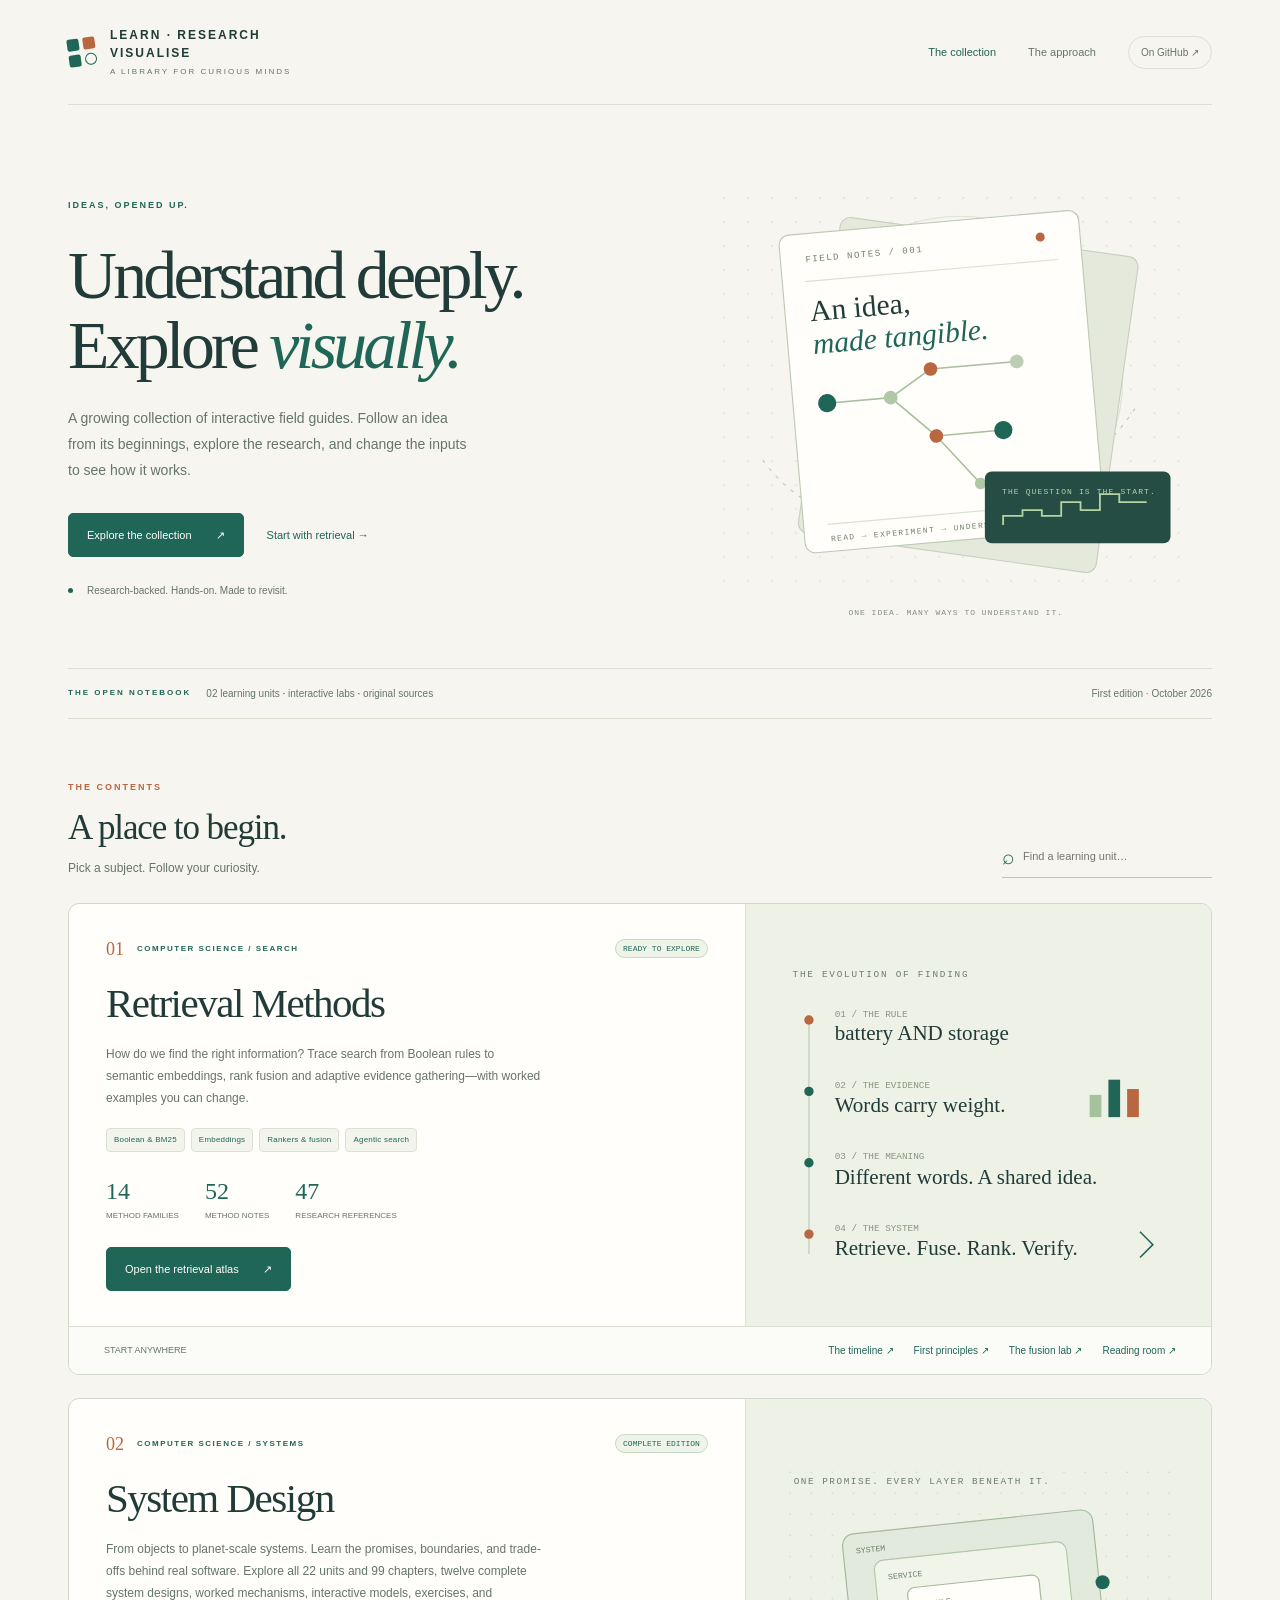
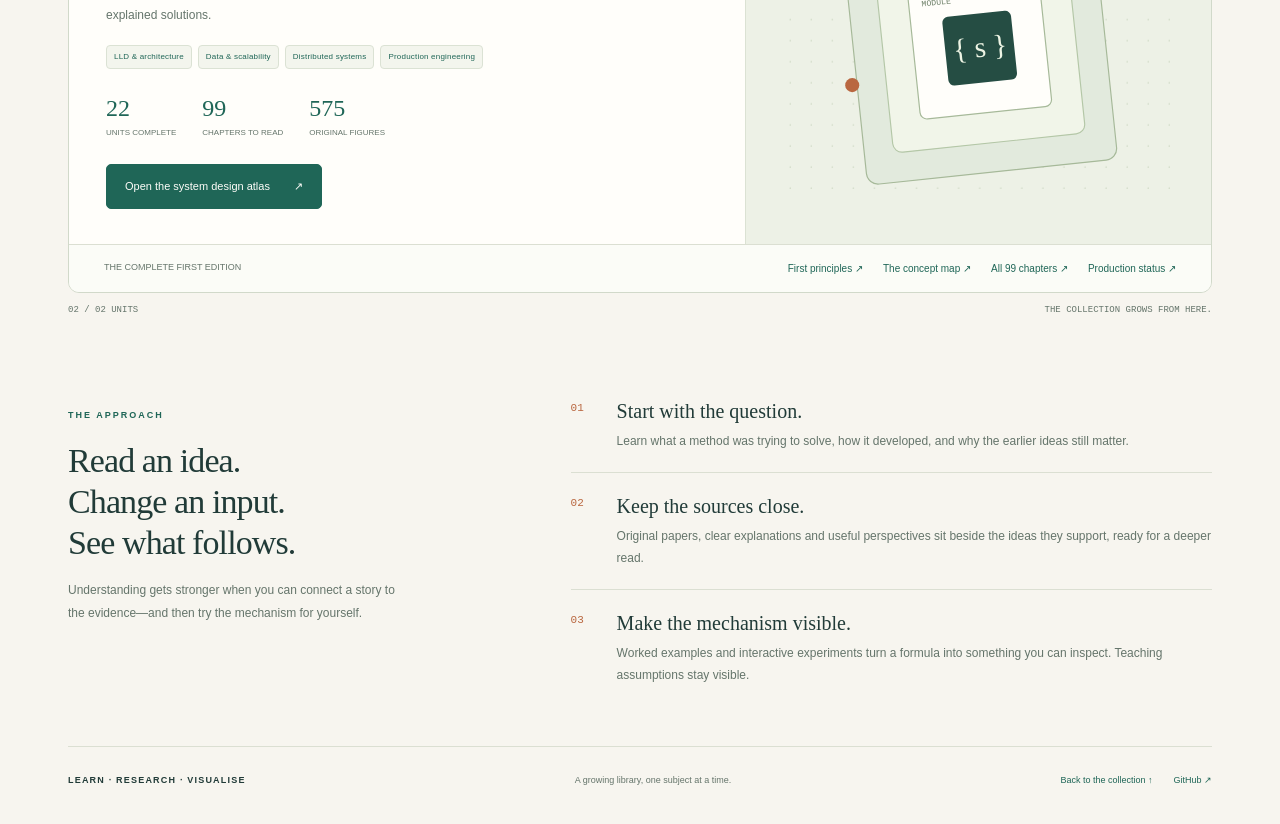
==== commit df89222a: "Complete all units of the System Design Atlas" ====
--- a/index.html
+++ b/index.html
@@ -19,7 +19,7 @@
 <div class="edition"><span class="eyebrow">THE OPEN NOTEBOOK</span><span>02 learning units <strong>·</strong> interactive labs <strong>·</strong> original sources</span><span class="spacer"></span><span class="edition-end">First edition · October 2026</span></div>
 <section id="collection" aria-labelledby="collection-title"><div class="section-top"><div><span class="eyebrow warm">THE CONTENTS</span><h2 id="collection-title">A place to begin.</h2><p class="subtitle">Pick a subject. Follow your curiosity.</p></div><label class="library-search"><span aria-hidden="true">⌕</span><input id="unit-search" type="search" placeholder="Find a learning unit…" aria-label="Search the collection"></label></div>
 <article class="unit" id="retrieval-unit"><div class="unit-top"><div class="unit-copy"><div class="unit-kicker"><span class="unit-no">01</span><span class="eyebrow">COMPUTER SCIENCE / SEARCH</span><span class="status">READY TO EXPLORE</span></div><h3><a href="retrieval-methods/index.html">Retrieval Methods</a></h3><p class="unit-summary">How do we find the right information? Trace search from Boolean rules to semantic embeddings, rank fusion and adaptive evidence gathering—with worked examples you can change.</p><div class="tags"><span>Boolean & BM25</span><span>Embeddings</span><span>Rankers & fusion</span><span>Agentic search</span></div><div class="unit-stats"><div><strong>14</strong><span>METHOD FAMILIES</span></div><div><strong>52</strong><span>METHOD NOTES</span></div><div><strong>47</strong><span>RESEARCH REFERENCES</span></div></div><a class="button" href="retrieval-methods/index.html">Open the retrieval atlas <span>↗</span></a></div><div class="unit-visual"><svg viewBox="0 0 360 300" role="img" aria-label="Retrieval through time: Boolean sets become weighted words, semantic vectors and fused ranked lists"><text x="21" y="28" font-family="monospace" font-size="8" letter-spacing="1.5" fill="#6c7f67">THE EVOLUTION OF FINDING</text><path d="M35 63V265" stroke="#bdcbb4"/><circle cx="35" cy="65" r="4" fill="#b96740"/><circle cx="35" cy="126" r="4" fill="#1f6657"/><circle cx="35" cy="187" r="4" fill="#1f6657"/><circle cx="35" cy="248" r="4" fill="#b96740"/><text x="57" y="62" font-family="monospace" font-size="8" fill="#8a967e">01 / THE RULE</text><text x="57" y="82" font-family="Georgia" font-size="18" fill="#213b38">battery AND storage</text><text x="57" y="123" font-family="monospace" font-size="8" fill="#8a967e">02 / THE EVIDENCE</text><text x="57" y="144" font-family="Georgia" font-size="18" fill="#213b38">Words carry weight.</text><rect x="275" y="129" width="10" height="19" fill="#a6c29b"/><rect x="291" y="116" width="10" height="32" fill="#1f6657"/><rect x="307" y="124" width="10" height="24" fill="#b96740"/><text x="57" y="184" font-family="monospace" font-size="8" fill="#8a967e">03 / THE MEANING</text><text x="57" y="205" font-family="Georgia" font-size="18" fill="#213b38">Different words. A shared idea.</text><text x="57" y="245" font-family="monospace" font-size="8" fill="#8a967e">04 / THE SYSTEM</text><text x="57" y="266" font-family="Georgia" font-size="18" fill="#213b38">Retrieve. Fuse. Rank. Verify.</text><path d="M318 246L329 257L318 268" stroke="#1f6657" stroke-width="1.3" fill="none"/></svg></div></div><div class="unit-bottom"><span>START ANYWHERE</span><div class="entry-links"><a href="retrieval-methods/index.html#timeline">The timeline ↗</a><a href="retrieval-methods/index.html#boolean">First principles ↗</a><a href="retrieval-methods/index.html#fusion">The fusion lab ↗</a><a href="retrieval-methods/index.html#sources">Reading room ↗</a></div></div></article>
-<article class="unit" id="system-design-unit"><div class="unit-top"><div class="unit-copy"><div class="unit-kicker"><span class="unit-no">02</span><span class="eyebrow">COMPUTER SCIENCE / SYSTEMS</span><span class="status">FOUNDATIONS EDITION</span></div><h3><a href="system-design/index.html">System Design</a></h3><p class="unit-summary">From objects to planet-scale systems. Learn the promises, boundaries, and trade-offs behind real software. Begin with four complete foundations chapters, then explore the full 22-unit book blueprint.</p><div class="tags"><span>LLD & architecture</span><span>Data & scalability</span><span>Distributed systems</span><span>Production engineering</span></div><div class="unit-stats"><div><strong>22</strong><span>UNITS MAPPED</span></div><div><strong>04</strong><span>CHAPTERS TO READ</span></div><div><strong>16</strong><span>ORIGINAL FIGURES</span></div></div><a class="button" href="system-design/index.html">Open the system design atlas <span>↗</span></a></div><div class="unit-visual"><svg viewBox="0 0 360 300" role="img" aria-label="Conceptual illustration of objects nested inside modules, services and a system"><defs><pattern id="system-grid" width="18" height="18" patternUnits="userSpaceOnUse"><circle cx="1" cy="1" r=".6" fill="#acbea0"/></pattern></defs><rect x="8" y="8" width="342" height="284" fill="url(#system-grid)" opacity=".6"/><text x="22" y="29" font-family="monospace" font-size="8" letter-spacing="1.3" fill="#6c7f67">ONE PROMISE. EVERY LAYER BENEATH IT.</text><g transform="rotate(-6 180 165)"><rect x="73" y="61" width="215" height="215" rx="10" fill="#e2eadd" stroke="#a6b999"/><rect x="98" y="86" width="165" height="165" rx="8" fill="#f1f5e9" stroke="#b4c7a7"/><rect x="124" y="112" width="113" height="113" rx="6" fill="#fffefa" stroke="#a6b999"/><rect x="151" y="140" width="59" height="59" rx="5" fill="#254d43"/><text x="181" y="177" text-anchor="middle" font-family="Georgia" font-size="25" fill="#edf4e4">{ s }</text><text x="84" y="78" font-family="monospace" font-size="7" fill="#6c7f67">SYSTEM</text><text x="109" y="103" font-family="monospace" font-size="7" fill="#6c7f67">SERVICE</text><text x="135" y="129" font-family="monospace" font-size="7" fill="#6c7f67">MODULE</text></g><circle cx="72" cy="201" r="6" fill="#b96740"/><circle cx="286" cy="113" r="6" fill="#1f6657"/></svg></div></div><div class="unit-bottom"><span>A BOOK BUILT IN STAGES</span><div class="entry-links"><a href="system-design/index.html#ch-1-1">First principles ↗</a><a href="system-design/index.html#concept-map">The concept map ↗</a><a href="system-design/index.html#contents">Complete blueprint ↗</a><a href="system-design/index.html#manifest">Production status ↗</a></div></div></article>
+<article class="unit" id="system-design-unit"><div class="unit-top"><div class="unit-copy"><div class="unit-kicker"><span class="unit-no">02</span><span class="eyebrow">COMPUTER SCIENCE / SYSTEMS</span><span class="status">COMPLETE EDITION</span></div><h3><a href="system-design/index.html">System Design</a></h3><p class="unit-summary">From objects to planet-scale systems. Learn the promises, boundaries, and trade-offs behind real software. Explore all 22 units and 99 chapters, twelve complete system designs, worked mechanisms, interactive models, exercises, and explained solutions.</p><div class="tags"><span>LLD & architecture</span><span>Data & scalability</span><span>Distributed systems</span><span>Production engineering</span></div><div class="unit-stats"><div><strong>22</strong><span>UNITS COMPLETE</span></div><div><strong>99</strong><span>CHAPTERS TO READ</span></div><div><strong>575</strong><span>ORIGINAL FIGURES</span></div></div><a class="button" href="system-design/index.html">Open the system design atlas <span>↗</span></a></div><div class="unit-visual"><svg viewBox="0 0 360 300" role="img" aria-label="Conceptual illustration of objects nested inside modules, services and a system"><defs><pattern id="system-grid" width="18" height="18" patternUnits="userSpaceOnUse"><circle cx="1" cy="1" r=".6" fill="#acbea0"/></pattern></defs><rect x="8" y="8" width="342" height="284" fill="url(#system-grid)" opacity=".6"/><text x="22" y="29" font-family="monospace" font-size="8" letter-spacing="1.3" fill="#6c7f67">ONE PROMISE. EVERY LAYER BENEATH IT.</text><g transform="rotate(-6 180 165)"><rect x="73" y="61" width="215" height="215" rx="10" fill="#e2eadd" stroke="#a6b999"/><rect x="98" y="86" width="165" height="165" rx="8" fill="#f1f5e9" stroke="#b4c7a7"/><rect x="124" y="112" width="113" height="113" rx="6" fill="#fffefa" stroke="#a6b999"/><rect x="151" y="140" width="59" height="59" rx="5" fill="#254d43"/><text x="181" y="177" text-anchor="middle" font-family="Georgia" font-size="25" fill="#edf4e4">{ s }</text><text x="84" y="78" font-family="monospace" font-size="7" fill="#6c7f67">SYSTEM</text><text x="109" y="103" font-family="monospace" font-size="7" fill="#6c7f67">SERVICE</text><text x="135" y="129" font-family="monospace" font-size="7" fill="#6c7f67">MODULE</text></g><circle cx="72" cy="201" r="6" fill="#b96740"/><circle cx="286" cy="113" r="6" fill="#1f6657"/></svg></div></div><div class="unit-bottom"><span>THE COMPLETE FIRST EDITION</span><div class="entry-links"><a href="system-design/index.html#ch-1-1">First principles ↗</a><a href="system-design/index.html#concept-map">The concept map ↗</a><a href="system-design/index.html#contents">All 99 chapters ↗</a><a href="system-design/index.html#manifest">Production status ↗</a></div></div></article>
 <div id="no-units" class="empty" hidden>No units match that search.<br><button type="button" id="reset-search">Show the full collection</button></div><div class="library-meta"><span id="unit-count" aria-live="polite">02 / 02 UNITS</span><span>THE COLLECTION GROWS FROM HERE.</span></div></section>
 <section class="about" id="about" aria-labelledby="about-title"><div><span class="eyebrow">THE APPROACH</span><h2 id="about-title">Read an idea.<br>Change an input.<br>See what follows.</h2><p>Understanding gets stronger when you can connect a story to the evidence—and then try the mechanism for yourself.</p></div><div class="principles"><div class="principle"><span class="n">01</span><div><h3>Start with the question.</h3><p>Learn what a method was trying to solve, how it developed, and why the earlier ideas still matter.</p></div></div><div class="principle"><span class="n">02</span><div><h3>Keep the sources close.</h3><p>Original papers, clear explanations and useful perspectives sit beside the ideas they support, ready for a deeper read.</p></div></div><div class="principle"><span class="n">03</span><div><h3>Make the mechanism visible.</h3><p>Worked examples and interactive experiments turn a formula into something you can inspect. Teaching assumptions stay visible.</p></div></div></div></section>
 </main><footer class="closing"><span class="wordmark">LEARN · RESEARCH · VISUALISE</span><span>A growing library, one subject at a time.</span><div class="foot-right"><a href="#collection">Back to the collection ↑</a><a href="https://github.com/NarenMasterofInfinity/Foundational_Works" target="_blank" rel="noopener noreferrer">GitHub ↗</a></div></footer>
